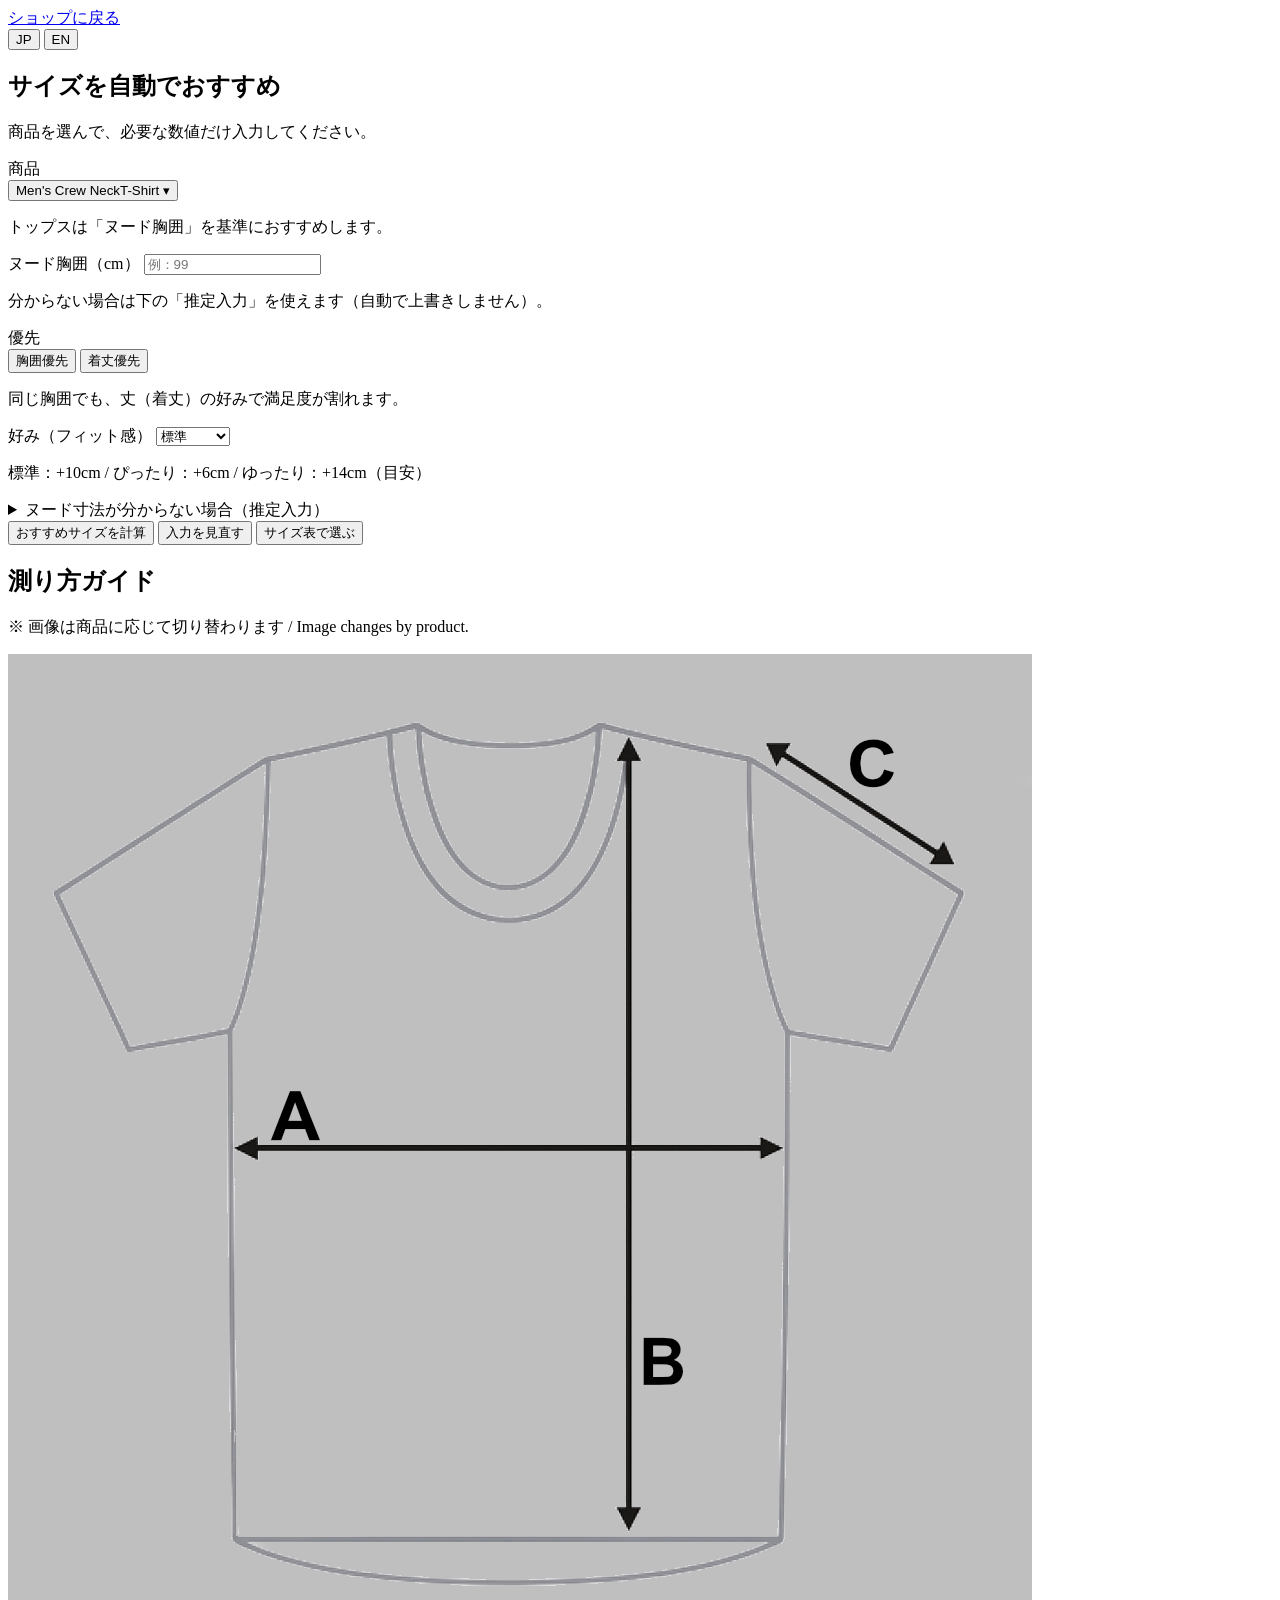
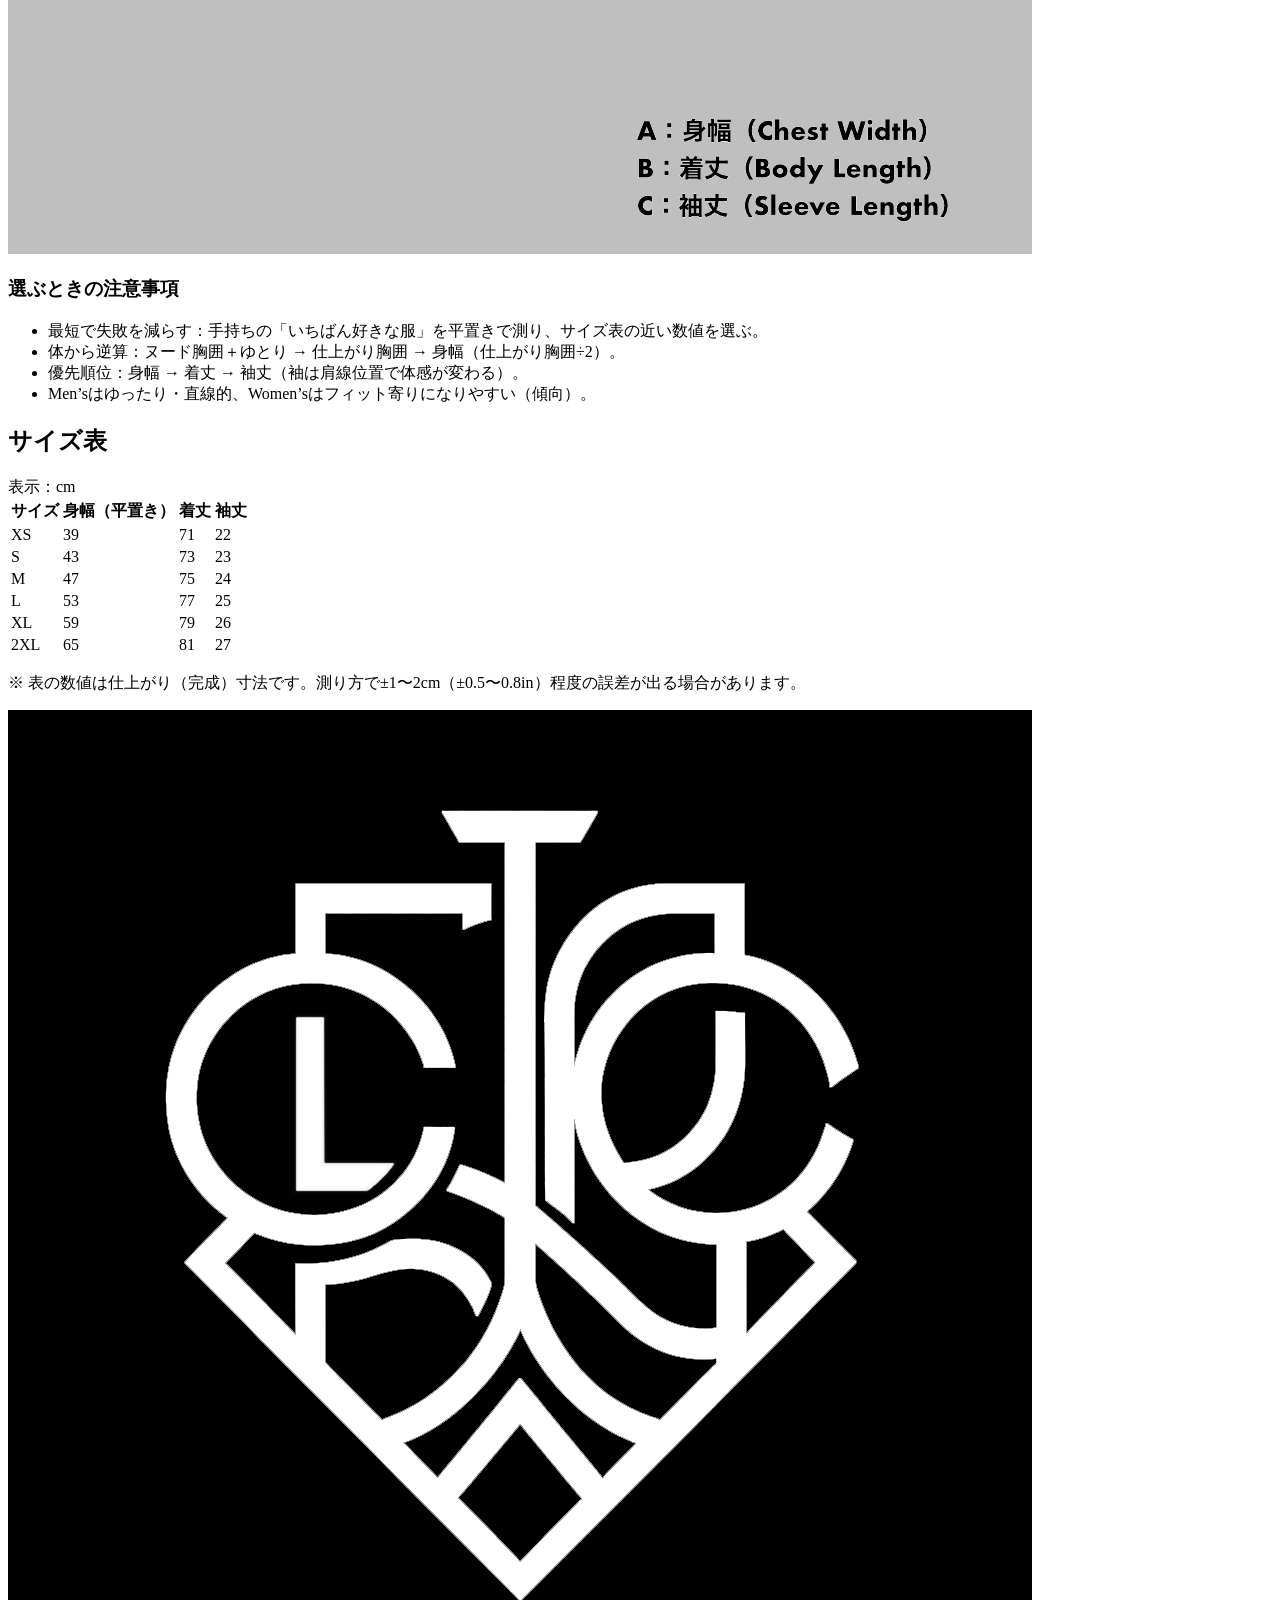
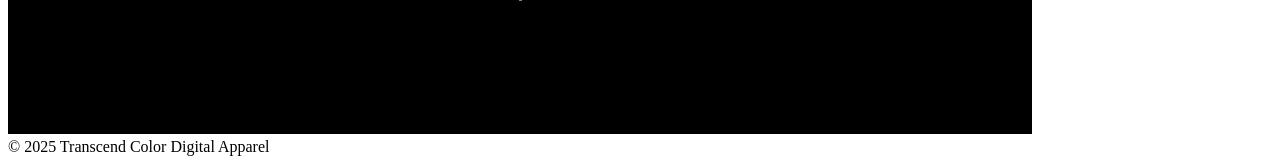
==== index.html @ 4d84a85f "Rename index_UPDATED.html to index.html" ====
<!doctype html>
<html lang="ja">
<head>
  <meta charset="utf-8" />
  <meta name="viewport" content="width=device-width,initial-scale=1" />
  <meta name="color-scheme" content="dark light" />
  <title>TCDA Auto Size Guide</title>
  <link rel="stylesheet" href="styles.css" />
</head>

<body>
  <header class="topbar">
    <a id="backToShop" class="backlink" href="https://www.tcda.shop/" rel="noopener">ショップに戻る</a>

    <div class="langToggle" role="tablist" aria-label="Language">
      <button class="pill" id="btnLangJP" type="button" aria-selected="true">JP</button>
      <button class="pill" id="btnLangEN" type="button" aria-selected="false">EN</button>
    </div>
  </header>

  <main class="wrap">
    <section class="card">
      <h1 id="pageTitle">サイズを自動でおすすめ</h1>
      <p id="pageSubtitle" class="sub">商品を選んで、必要な数値だけ入力してください。</p>

      <!-- Product picker -->
      <div class="field">
        <label id="labelProduct">商品</label>

        <!-- Custom dropdown (2-line labels guaranteed) -->
        <div class="select" id="productSelect">
          <button id="productButton" class="selectBtn" type="button" aria-haspopup="listbox" aria-expanded="false">
            <span id="productButtonText" class="selectBtnText"></span>
            <span class="selectChevron" aria-hidden="true">▾</span>
          </button>
          <div id="productList" class="selectList" role="listbox" tabindex="-1" hidden></div>
        </div>

        <p id="productHint" class="hint"></p>
      </div>

      <!-- Inputs (tops) -->
      <div id="inputsTops" class="inputs" hidden>
        <div class="grid2">
          <div class="field">
            <label id="labelNudeChest" for="nudeChest">ヌード胸囲（cm）</label>
            <input id="nudeChest" inputmode="decimal" autocomplete="off" placeholder="例：99" />
            <p id="hintNudeChest" class="hint"></p>
          </div>

          
<div class="field" id="topPriorityBox">
  <label id="labelTopPriority">優先</label>
  <div class="actions" id="topPriorityActions" role="tablist" aria-label="Priority">
    <button class="pill" id="btnPriChest" type="button" aria-selected="true">胸囲優先</button>
    <button class="pill" id="btnPriLength" type="button" aria-selected="false">着丈優先</button>
  </div>
  <p id="hintTopPriority" class="hint"></p>
</div>

<div class="field">
            <label id="labelFitTop" for="fitTop">好み（フィット感）</label>
            <select id="fitTop">
              <option value="standard" selected>標準</option>
              <option value="snug">ぴったり</option>
              <option value="loose">ゆったり</option>
            </select>
            <p id="hintFitTop" class="hint"></p>
          </div>
        </div>

        <details class="est" id="estimateBox">
          <summary id="estimateSummary">ヌード寸法が分からない場合（推定入力）</summary>

          <div class="grid3">
            <div class="field">
              <label id="labelHeight" for="estHeight">身長（cm）</label>
              <input id="estHeight" inputmode="decimal" autocomplete="off" placeholder="例：170" />
            </div>
            <div class="field">
              <label id="labelWeight" for="estWeight">体重（kg）</label>
              <input id="estWeight" inputmode="decimal" autocomplete="off" placeholder="例：60" />
            </div>
            <div class="field">
              <label id="labelSex" for="estSex">性別</label>
              <select id="estSex">
                <option value="female" selected>女性</option>
                <option value="male">男性</option>
              </select>
            </div>
          </div>

          <div class="row">
            <div class="field">
              <label id="labelBMI" for="estBmi">BMI（任意）</label>
              <input id="estBmi" inputmode="decimal" autocomplete="off" placeholder="空欄なら自動計算" />
              <p id="hintBMI" class="hint"></p>
            </div>

            <div class="actions">
              <button id="btnSetEstimated" class="pill secondary" type="button" hidden>推定値をセット</button>
            </div>
          </div>

          <p id="estimateNote" class="note"></p>
        </details>
      </div>

      <!-- Inputs (shoes) -->
      <div id="inputsShoes" class="inputs" hidden>
        <div class="grid2">
          <div class="field">
            <label id="labelFootLen" for="footLen">足長（cm）</label>
            <input id="footLen" inputmode="decimal" autocomplete="off" placeholder="例：24.0" />
            <p id="hintFootLen" class="hint"></p>
          </div>

          
<div class="field">
  <label id="labelFootWidth" for="footWidth">足幅</label>
  <select id="footWidth">
    <option value="slim">細め</option>
    <option value="standard" selected>標準</option>
    <option value="wide">広め</option>
  </select>
  <p id="hintFootWidth" class="hint"></p>
</div>

<div class="field">
            <label id="labelFitShoe" for="fitShoe">好み（捨て寸）</label>
            <select id="fitShoe">
              <option value="standard" selected>標準（+10mm）</option>
              <option value="snug">ぴったり（+7mm）</option>
              <option value="loose">ゆったり（+12mm）</option>
            </select>
            <p id="hintFitShoe" class="hint"></p>
          </div>
        </div>

        <p id="shoesNote" class="note"></p>
      </div>

      <div class="actions mainActions">
        <button id="calcBtn" class="primary" type="button">おすすめサイズを計算</button>
        <button id="btnReset" class="pill" type="button">入力を見直す</button>
        <button id="btnScrollTable" class="pill pill-secondary" type="button">サイズ表で選ぶ</button>
      </div>

      <!-- Result -->
      <section id="result" class="result" aria-live="polite" hidden>
        <div class="resultTop">
          <div class="resultTitle" id="resultTitle"></div>
          <div class="resultValueWrap">
  <div class="resultValue" id="resultValue"></div>
  <div class="resultValueAlt" id="resultValueAlt"></div>
</div>
        </div>

        <div class="resultDetail" id="resultDetail"></div>

        <div class="resultActions">
          <button id="btnHighlight" class="pill" type="button">サイズ表で該当行を見る</button>
<button id="btnHighlightAlt" class="pill secondary" type="button" hidden>次点も見る</button>
        </div>
      </section>

      <section id="errorBox" class="error" hidden>
        <div id="errorMsg" class="errorMsg"></div>
        <div class="actions">
          <button id="btnFixInput" class="pill" type="button">入力を見直す</button>
          <button id="btnGoTable" class="pill pill-secondary" type="button">サイズ表で選ぶ</button>
        </div>
      </section>
    </section>

    <!-- Guide image -->
    <section class="card">
      <h2 id="guideTitle">測り方ガイド</h2>
      <p id="guideCaption" class="sub">※ 画像は商品に応じて切り替わります / Image changes by product.</p>
      <div class="guideBox">
        <img id="guideImg" alt="" loading="lazy" />
      </div>

      <div class="notes" id="notesBox">
        <h3 id="notesTitle">選ぶときの注意事項</h3>
        <ul id="notesList"></ul>
      </div>
    </section>

    <!-- Table -->
    <section class="card" id="tableCard">
      <div class="tableHead">
        <h2 id="tableTitle">サイズ表</h2>
        <div class="tableMeta">
          <span id="tableUnit"></span>
        </div>
      </div>

      <div class="tableWrap">
        <table id="sizeTable">
          <thead id="tableHeadRow"></thead>
          <tbody id="tableBody"></tbody>
        </table>
      </div>

      <p id="tableNote" class="hint"></p>
    </section>
  </main>

  <footer class="footer">
    <div class="footerInner">
      <img id="footerLogo" class="logo" src="assets/logo.png" alt="Transcend Color Digital Apparel" />
      <div class="copy">© 2025 Transcend Color Digital Apparel</div>
    </div>
  </footer>

  <!-- cache-busting: update the version when you deploy changes -->
  <script src="app.js?v=20251220_2"></script>
</body>
</html>
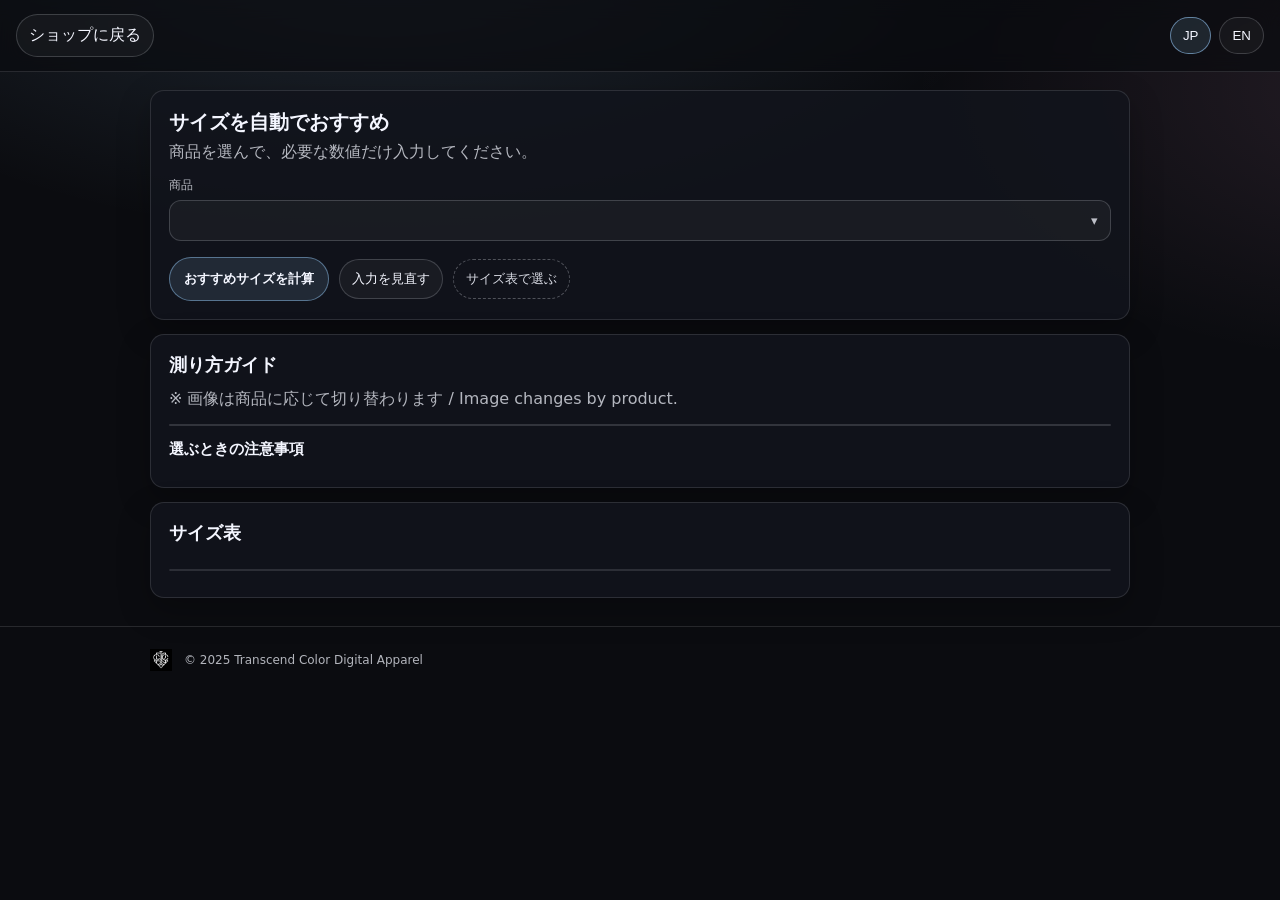
==== commit f551fc52: "Update index.html" ====
--- a/index.html
+++ b/index.html
@@ -126,13 +126,11 @@
   <p id="hintFootWidth" class="hint"></p>
 </div>
 
-<div class="field">
-            <label id="labelFitShoe" for="fitShoe">好み（捨て寸）</label>
-            <select id="fitShoe">
-              <option value="standard" selected>標準（+10mm）</option>
-              <option value="snug">ぴったり（+7mm）</option>
-              <option value="loose">ゆったり（+12mm）</option>
-            </select>
+<select id="fitShoe">
+  <option value="standard" selected data-jp="標準（+10mm）" data-en="Standard (+0.39 in)">標準（+10mm）</option>
+  <option value="snug" data-jp="ぴったり（+7mm）" data-en="Snug (+0.28 in)">ぴったり（+7mm）</option>
+  <option value="loose" data-jp="ゆったり（+12mm）" data-en="Loose (+0.47 in)">ゆったり（+12mm）</option>
+</select>
             <p id="hintFitShoe" class="hint"></p>
           </div>
         </div>
--- a/styles.css
+++ b/styles.css
@@ -0,0 +1,384 @@
+:root{
+  --bg:#0b0c10;
+  --card:#12141c;
+  --text:#f4f6ff;
+  --muted:rgba(244,246,255,.72);
+  --line:rgba(244,246,255,.12);
+  --line2:rgba(244,246,255,.18);
+  --accent:#9bd0ff;
+  --danger:#ff6b6b;
+  --radius:14px;
+}
+
+*{ box-sizing:border-box; }
+html,body{ height:100%; }
+body{
+  margin:0;
+  font-family: ui-sans-serif, system-ui, -apple-system, "Hiragino Sans", "Noto Sans JP", Segoe UI, Roboto, Helvetica, Arial, "Apple Color Emoji","Segoe UI Emoji";
+  background: radial-gradient(1200px 600px at 30% -10%, rgba(155,208,255,.16), transparent 55%),
+              radial-gradient(900px 500px at 110% 10%, rgba(255,170,220,.10), transparent 55%),
+              var(--bg);
+  color:var(--text);
+}
+
+a{ color:var(--text); text-decoration:none; }
+a:hover{ text-decoration:underline; }
+
+.topbar{
+  position:sticky;
+  top:0;
+  z-index:10;
+  display:flex;
+  gap:12px;
+  align-items:center;
+  justify-content:space-between;
+  padding:14px 16px;
+  border-bottom:1px solid var(--line);
+  background: rgba(11,12,16,.72);
+  backdrop-filter: blur(10px);
+}
+
+.backlink{
+  display:inline-flex;
+  align-items:center;
+  gap:8px;
+  padding:10px 12px;
+  border-radius:999px;
+  border:1px solid var(--line2);
+  background: rgba(255,255,255,.04);
+  white-space:nowrap;
+}
+
+.langToggle{
+  display:flex;
+  gap:8px;
+  align-items:center;
+}
+
+.wrap{
+  width:min(980px, calc(100% - 24px));
+  margin: 18px auto 28px;
+  display:flex;
+  flex-direction:column;
+  gap:14px;
+}
+
+.card{
+  background: rgba(18,20,28,.86);
+  border:1px solid var(--line);
+  border-radius: var(--radius);
+  padding: 18px;
+  box-shadow: 0 12px 32px rgba(0,0,0,.25);
+}
+
+h1{ font-size: 20px; margin: 0 0 6px; }
+h2{ font-size: 18px; margin: 0 0 12px; }
+h3{ font-size: 15px; margin: 14px 0 10px; }
+.sub{ margin:0 0 14px; color:var(--muted); }
+.hint{ margin:8px 0 0; color:var(--muted); font-size:12px; }
+.note{ margin: 10px 0 0; color:var(--muted); font-size: 12px; line-height: 1.55; }
+
+.field{ margin: 10px 0 0; }
+label{ display:block; font-size:12px; color:var(--muted); margin: 0 0 6px; }
+
+input, select{
+  width:100%;
+  padding: 12px 12px;
+  border-radius: 12px;
+  border:1px solid var(--line2);
+  background: rgba(255,255,255,.04);
+  color: var(--text);
+  outline: none;
+}
+
+input:focus, select:focus{
+  border-color: rgba(155,208,255,.6);
+  box-shadow: 0 0 0 3px rgba(155,208,255,.12);
+}
+
+.grid2{
+  display:grid;
+  grid-template-columns: 1fr 1fr;
+  gap: 10px;
+}
+.grid3{
+  display:grid;
+  grid-template-columns: 1fr 1fr 1fr;
+  gap: 10px;
+}
+
+.inputs{ margin-top: 8px; }
+
+.actions{
+  display:flex;
+  gap: 10px;
+  align-items:center;
+  flex-wrap:wrap;
+  margin-top: 12px;
+}
+
+.mainActions{
+  margin-top: 16px;
+}
+
+.primary{
+  padding: 12px 14px;
+  border-radius: 999px;
+  border: 1px solid rgba(155,208,255,.45);
+  background: rgba(155,208,255,.12);
+  color: var(--text);
+  cursor:pointer;
+  font-weight: 700;
+}
+.primary:hover{
+  background: rgba(155,208,255,.18);
+}
+
+.pill{
+  padding: 10px 12px;
+  border-radius: 999px;
+  border: 1px solid var(--line2);
+  background: rgba(255,255,255,.04);
+  color: var(--text);
+  cursor:pointer;
+  white-space:nowrap;
+}
+.pill[aria-selected="true"]{
+  border-color: rgba(155,208,255,.55);
+  background: rgba(155,208,255,.12);
+}
+.pill-secondary{
+  background: transparent;
+  border: 1px dashed rgba(244,246,255,.28);
+  color: rgba(244,246,255,.88);
+}
+.pill.secondary{
+  background: transparent;
+  border: 1px solid rgba(244,246,255,.28);
+  color: rgba(244,246,255,.92);
+}
+.pill.secondary:hover{
+  border-color: rgba(244,246,255,.45);
+}
+
+.result{
+  margin-top: 16px;
+  padding: 14px;
+  border-radius: 14px;
+  border: 1px solid rgba(155,208,255,.22);
+  background: rgba(155,208,255,.06);
+}
+.resultTop{
+  display:flex;
+  gap: 10px;
+  align-items: baseline;
+  justify-content: space-between;
+}
+.resultTitle{
+  font-weight:700;
+  font-size: 14px;
+}
+.resultValueWrap{ display:flex; flex-direction:column; align-items:flex-end; }
+.resultValue{
+  font-weight: 900;
+  font-size: 22px;
+  line-height: 1.05;
+}
+.resultValueAlt{
+  margin-top: 6px;
+  font-weight: 700;
+  font-size: 12px;
+  color: var(--muted);
+  white-space: nowrap;
+}
+.resultDetail{
+  margin-top: 10px;
+  color: rgba(244,246,255,.86);
+  font-size: 13px;
+  line-height: 1.55;
+}
+.resultActions{
+  margin-top: 12px;
+}
+
+.error{
+  margin-top: 14px;
+  padding: 14px;
+  border-radius: 14px;
+  border: 1px solid rgba(255,107,107,.32);
+  background: rgba(255,107,107,.08);
+}
+.errorMsg{
+  font-weight: 700;
+  margin-bottom: 10px;
+}
+
+.select{
+  margin-top: 6px;
+  position: relative;
+}
+.selectBtn{
+  width:100%;
+  display:flex;
+  align-items:center;
+  justify-content: space-between;
+  gap: 10px;
+  padding: 12px 12px;
+  border-radius: 12px;
+  border:1px solid var(--line2);
+  background: rgba(255,255,255,.04);
+  color: var(--text);
+  cursor:pointer;
+  text-align:left;
+}
+.selectBtnText{
+  display:flex;
+  flex-direction:column;
+  line-height: 1.2;
+  gap: 2px;
+}
+.selectChevron{ opacity:.75; }
+.selectList{
+  position:absolute;
+  top: calc(100% + 8px);
+  left: 0;
+  right: 0;
+  max-height: 320px;
+  overflow:auto;
+  border-radius: 14px;
+  border:1px solid var(--line2);
+  background: rgba(18,20,28,.98);
+  box-shadow: 0 16px 40px rgba(0,0,0,.35);
+  padding: 6px;
+}
+.option{
+  padding: 10px 10px;
+  border-radius: 12px;
+  cursor:pointer;
+  border: 1px solid transparent;
+}
+.option:hover{
+  border-color: rgba(155,208,255,.35);
+  background: rgba(155,208,255,.08);
+}
+.option .optTitle{
+  font-weight: 700;
+  line-height: 1.2;
+}
+.option .optSub{
+  margin-top: 4px;
+  color: var(--muted);
+  font-size: 12px;
+  line-height: 1.35;
+}
+
+.guideBox{
+  margin-top: 12px;
+  border-radius: 14px;
+  overflow: hidden;
+  border: 1px solid var(--line);
+  background: rgba(255,255,255,.03);
+}
+.guideBox img{
+  display:block;
+  width: 100%;
+  height: auto;
+}
+
+.notes ul{
+  margin: 10px 0 0;
+  padding-left: 18px;
+  color: rgba(244,246,255,.88);
+  line-height: 1.6;
+  font-size: 13px;
+}
+
+.tableHead{
+  display:flex;
+  justify-content: space-between;
+  align-items: baseline;
+  gap: 10px;
+}
+.tableMeta{ color: var(--muted); font-size: 12px; }
+
+.tableWrap{
+  margin-top: 12px;
+  overflow:auto;
+  border-radius: 14px;
+  border: 1px solid var(--line);
+}
+
+table{
+  width:100%;
+  border-collapse: collapse;
+  min-width: 560px;
+}
+thead th{
+  position: sticky;
+  top: 0;
+  z-index: 1;
+  background: rgba(18,20,28,.98);
+  border-bottom: 1px solid var(--line);
+  padding: 12px 12px;
+  text-align:left;
+  font-size: 12px;
+  color: var(--muted);
+}
+tbody td{
+  border-bottom: 1px solid var(--line);
+  padding: 12px 12px;
+  font-size: 13px;
+}
+tbody tr.highlight{
+  background: rgba(155,208,255,.12);
+  outline: 2px solid rgba(155,208,255,.38);
+  outline-offset: -2px;
+}
+tbody tr.highlightAlt{
+  background: rgba(244,246,255,.06);
+  outline: 2px dashed rgba(244,246,255,.28);
+  outline-offset: -2px;
+}
+
+.footer{
+  padding: 22px 12px 28px;
+  border-top: 1px solid var(--line);
+  color: var(--muted);
+}
+.footerInner{
+  width:min(980px, calc(100% - 24px));
+  margin: 0 auto;
+  display:flex;
+  align-items:center;
+  gap: 12px;
+}
+.logo{
+  height: 22px;
+  width: auto;
+  opacity: .95;
+}
+.copy{ font-size: 12px; }
+
+.row{
+  display:flex;
+  gap: 10px;
+  align-items:flex-end;
+  justify-content: space-between;
+  flex-wrap:wrap;
+}
+
+.est summary{
+  cursor:pointer;
+  user-select:none;
+  color: rgba(244,246,255,.9);
+  margin-top: 10px;
+}
+
+@media (max-width: 820px){
+  .grid3{ grid-template-columns: 1fr; }
+}
+
+@media (max-width: 680px){
+  .grid2{ grid-template-columns: 1fr; }
+  table{ min-width: 520px; }
+}
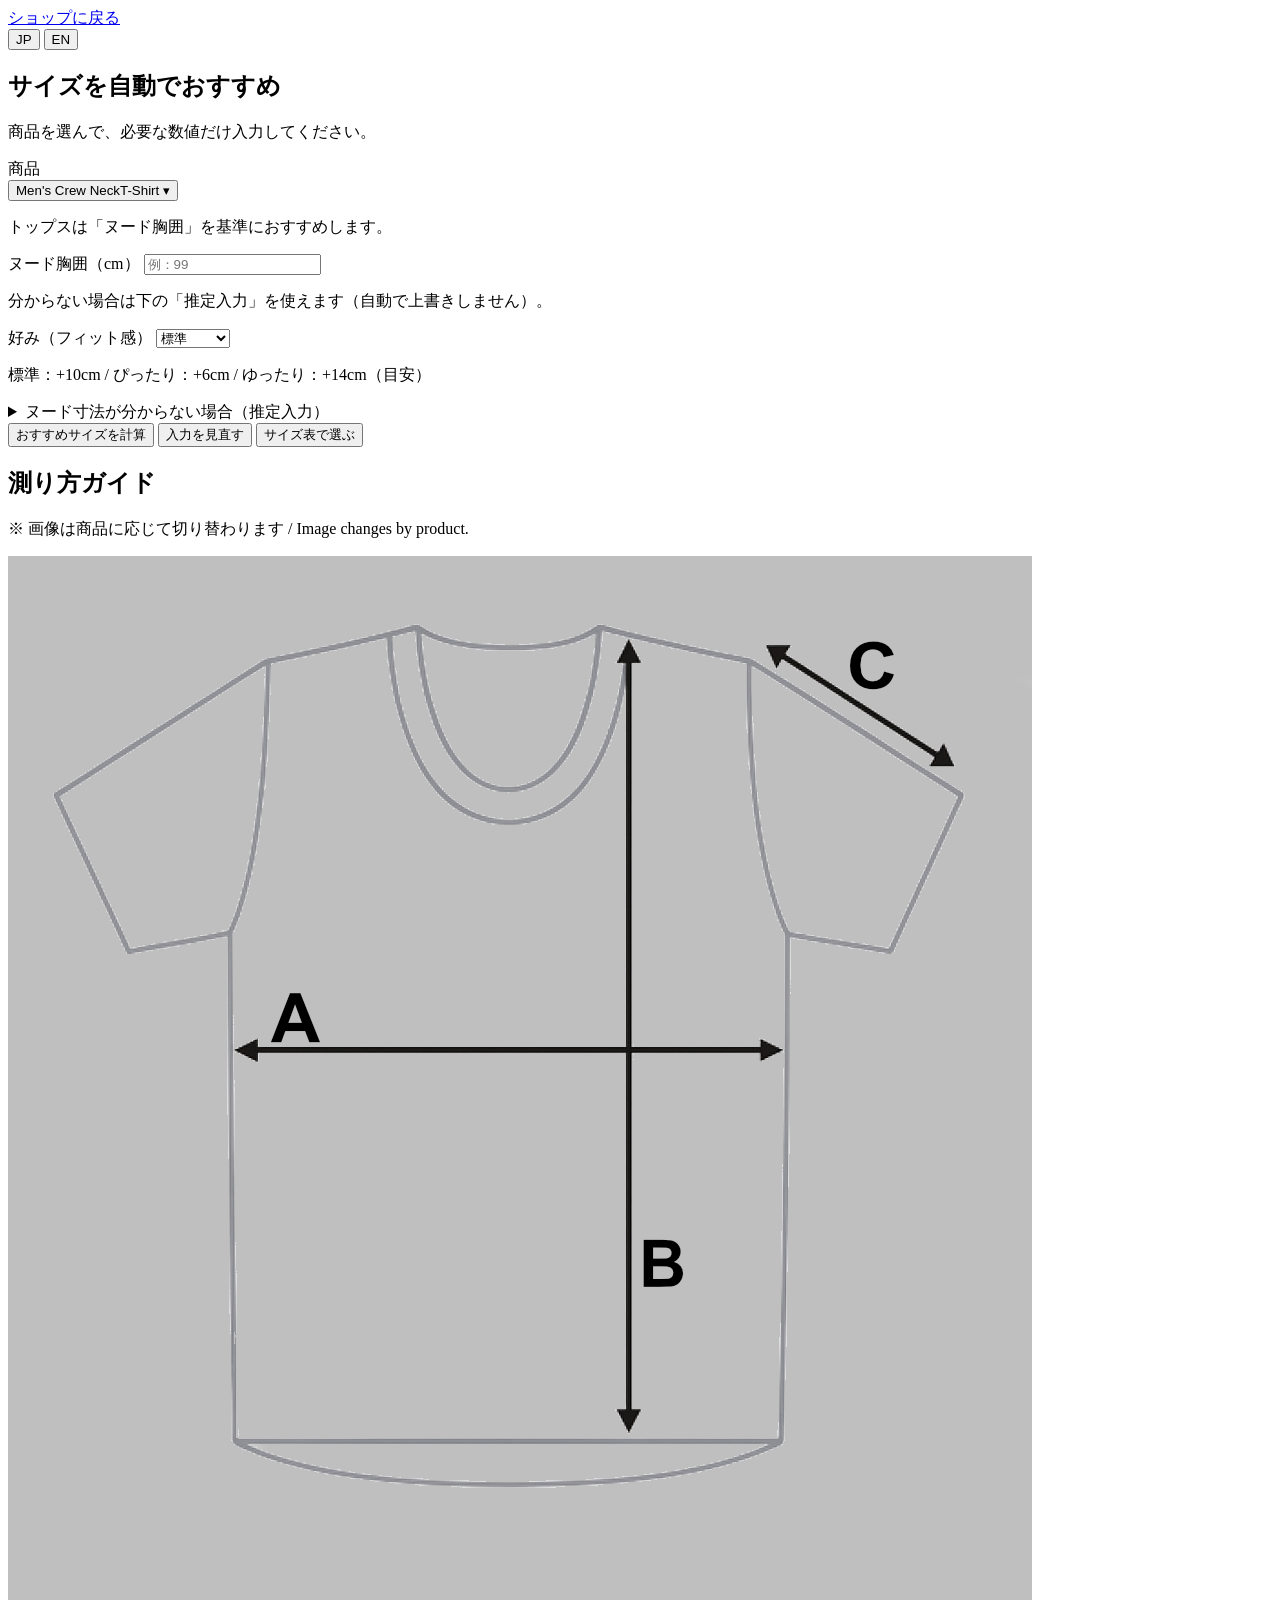
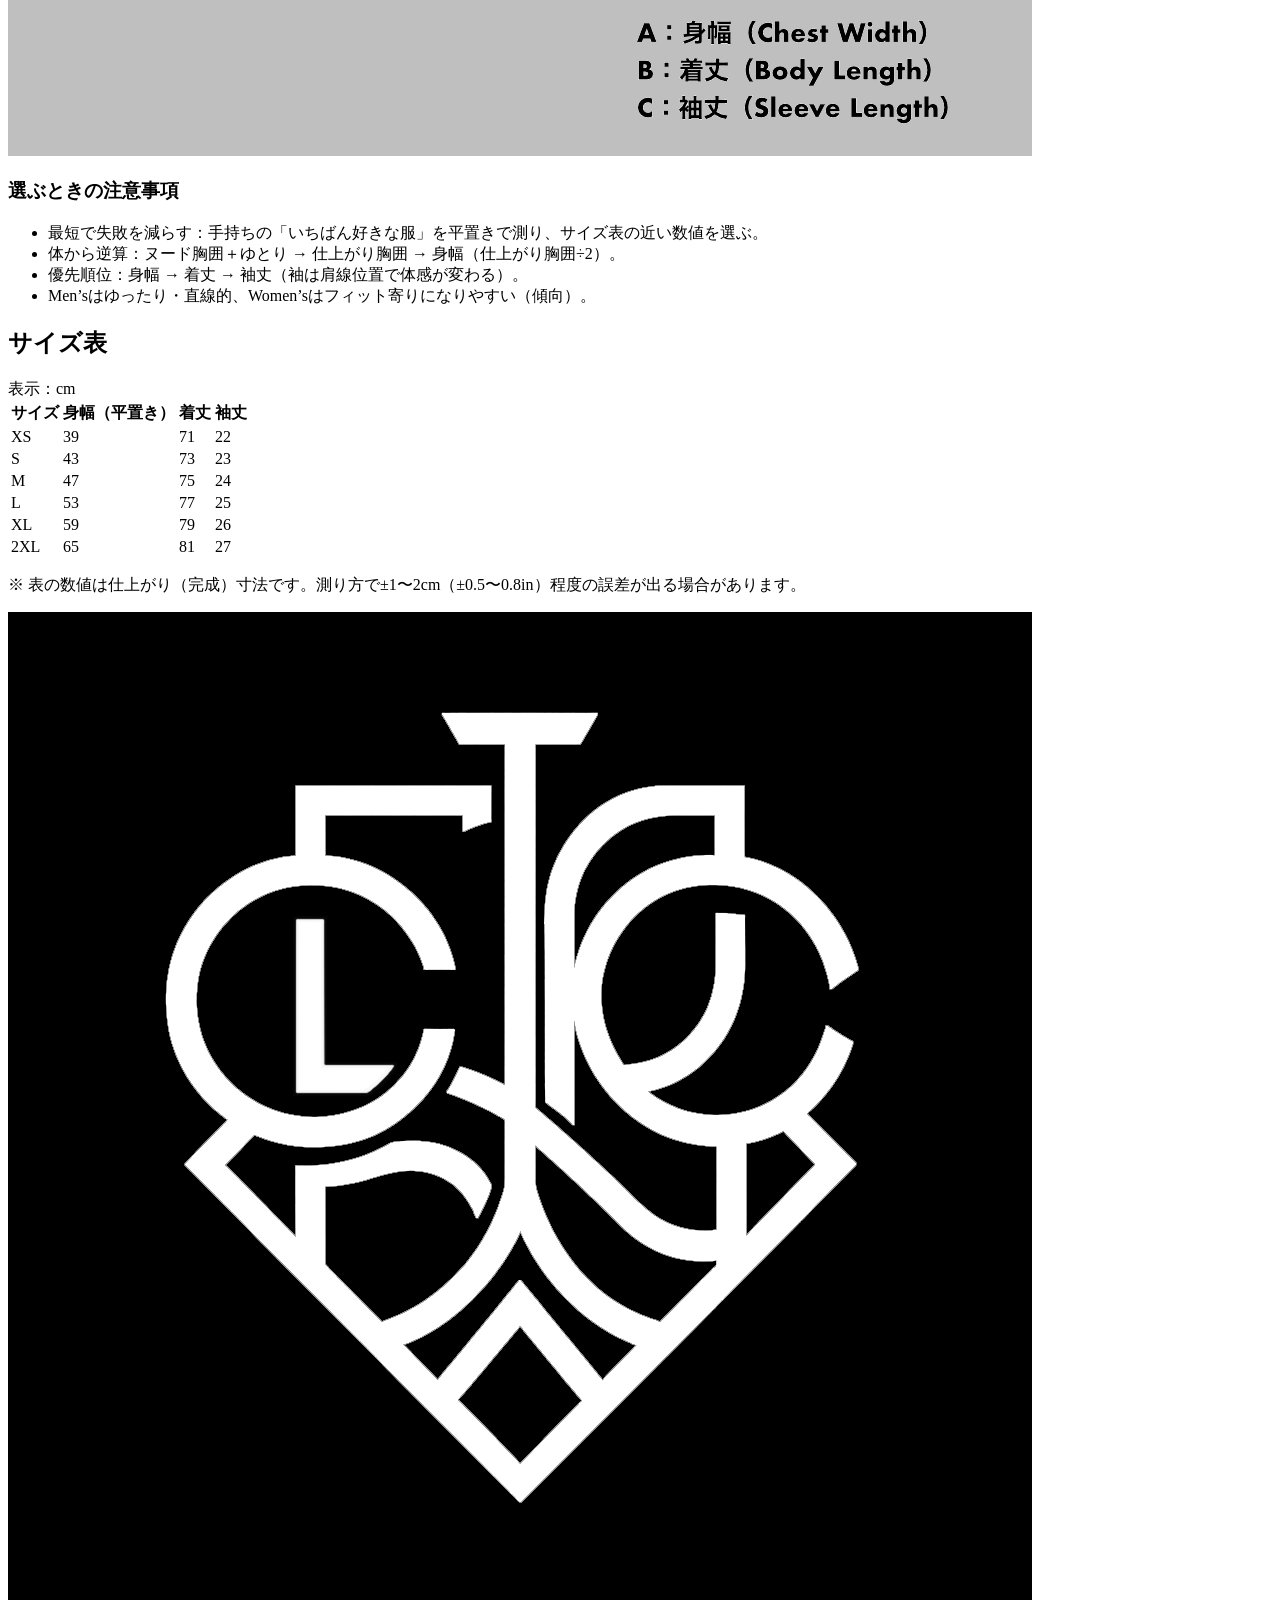
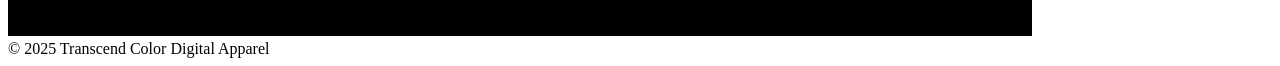
==== commit 1068f0d2: "Rename index_訂正版.html to index.html" ====
--- a/index.html
+++ b/index.html
@@ -48,17 +48,7 @@
             <p id="hintNudeChest" class="hint"></p>
           </div>
 
-          
-<div class="field" id="topPriorityBox">
-  <label id="labelTopPriority">優先</label>
-  <div class="actions" id="topPriorityActions" role="tablist" aria-label="Priority">
-    <button class="pill" id="btnPriChest" type="button" aria-selected="true">胸囲優先</button>
-    <button class="pill" id="btnPriLength" type="button" aria-selected="false">着丈優先</button>
-  </div>
-  <p id="hintTopPriority" class="hint"></p>
-</div>
-
-<div class="field">
+          <div class="field">
             <label id="labelFitTop" for="fitTop">好み（フィット感）</label>
             <select id="fitTop">
               <option value="standard" selected>標準</option>
@@ -115,22 +105,13 @@
             <p id="hintFootLen" class="hint"></p>
           </div>
 
-          
-<div class="field">
-  <label id="labelFootWidth" for="footWidth">足幅</label>
-  <select id="footWidth">
-    <option value="slim">細め</option>
-    <option value="standard" selected>標準</option>
-    <option value="wide">広め</option>
-  </select>
-  <p id="hintFootWidth" class="hint"></p>
-</div>
-
-<select id="fitShoe">
-  <option value="standard" selected data-jp="標準（+10mm）" data-en="Standard (+0.39 in)">標準（+10mm）</option>
-  <option value="snug" data-jp="ぴったり（+7mm）" data-en="Snug (+0.28 in)">ぴったり（+7mm）</option>
-  <option value="loose" data-jp="ゆったり（+12mm）" data-en="Loose (+0.47 in)">ゆったり（+12mm）</option>
-</select>
+          <div class="field">
+            <label id="labelFitShoe" for="fitShoe">好み（捨て寸）</label>
+            <select id="fitShoe">
+              <option value="standard" data-jp="標準（+10mm）" data-en="Standard (+0.39 in)">標準（+10mm）</option>
+              <option value="snug" data-jp="ぴったり（+7mm）" data-en="Snug (+0.28 in)">ぴったり（+7mm）</option>
+              <option value="loose" data-jp="ゆったり（+12mm）" data-en="Loose (+0.47 in)">ゆったり（+12mm）</option>
+            </select>
             <p id="hintFitShoe" class="hint"></p>
           </div>
         </div>
@@ -148,17 +129,13 @@
       <section id="result" class="result" aria-live="polite" hidden>
         <div class="resultTop">
           <div class="resultTitle" id="resultTitle"></div>
-          <div class="resultValueWrap">
-  <div class="resultValue" id="resultValue"></div>
-  <div class="resultValueAlt" id="resultValueAlt"></div>
-</div>
+          <div class="resultValue" id="resultValue"></div>
         </div>
 
         <div class="resultDetail" id="resultDetail"></div>
 
         <div class="resultActions">
           <button id="btnHighlight" class="pill" type="button">サイズ表で該当行を見る</button>
-<button id="btnHighlightAlt" class="pill secondary" type="button" hidden>次点も見る</button>
         </div>
       </section>
 
@@ -213,6 +190,6 @@
   </footer>
 
   <!-- cache-busting: update the version when you deploy changes -->
-  <script src="app.js?v=20251220_2"></script>
+  <script src="app.js?v=20251220"></script>
 </body>
 </html>
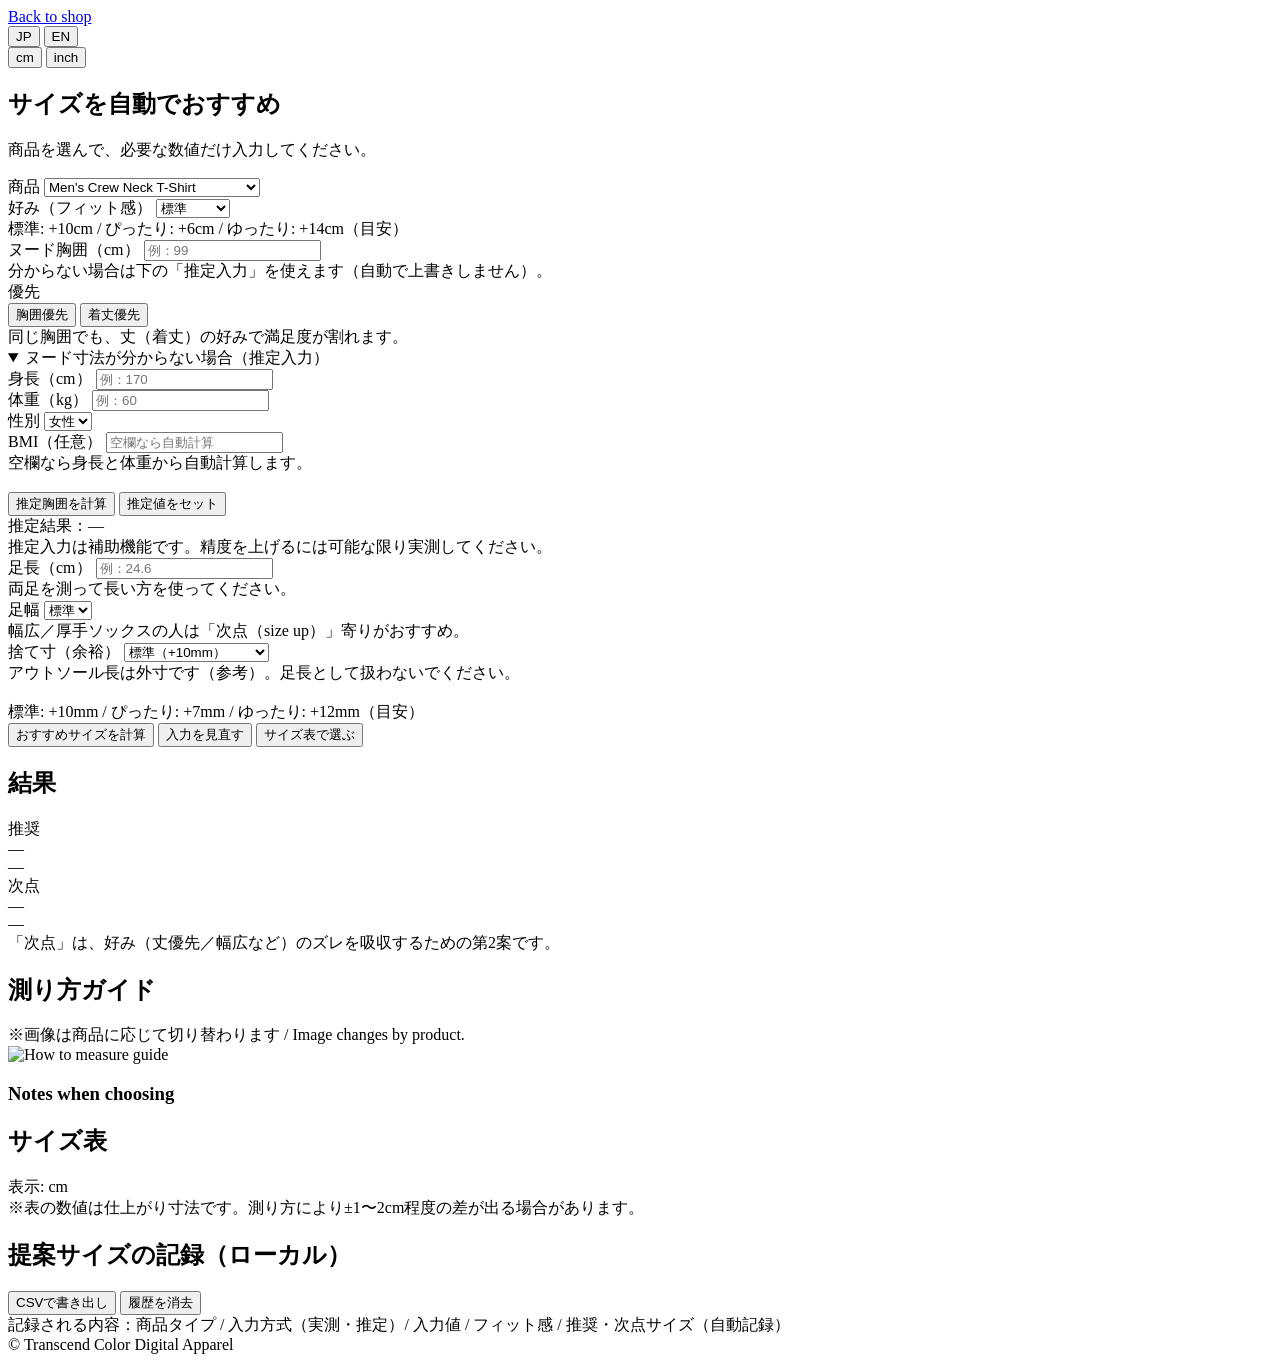
==== commit e74846a9: "Create index.html" ====
--- a/index.html
+++ b/index.html
@@ -3,193 +3,234 @@
 <head>
   <meta charset="utf-8" />
   <meta name="viewport" content="width=device-width,initial-scale=1" />
-  <meta name="color-scheme" content="dark light" />
   <title>TCDA Auto Size Guide</title>
-  <link rel="stylesheet" href="styles.css" />
+  <link rel="stylesheet" href="./styles.css" />
 </head>
-
 <body>
   <header class="topbar">
-    <a id="backToShop" class="backlink" href="https://www.tcda.shop/" rel="noopener">ショップに戻る</a>
-
-    <div class="langToggle" role="tablist" aria-label="Language">
-      <button class="pill" id="btnLangJP" type="button" aria-selected="true">JP</button>
-      <button class="pill" id="btnLangEN" type="button" aria-selected="false">EN</button>
+    <a class="btn ghost" id="btnBackToShop" href="https://www.tcda.shop/" target="_self" rel="noopener">Back to shop</a>
+
+    <div class="topbarRight">
+      <div class="seg" role="group" aria-label="Language">
+        <button class="segBtn isActive" id="btnLangJa" type="button">JP</button>
+        <button class="segBtn" id="btnLangEn" type="button">EN</button>
+      </div>
+
+      <div class="seg" role="group" aria-label="Units">
+        <button class="segBtn isActive" id="btnUnitCm" type="button">cm</button>
+        <button class="segBtn" id="btnUnitIn" type="button">inch</button>
+      </div>
     </div>
   </header>
 
   <main class="wrap">
     <section class="card">
-      <h1 id="pageTitle">サイズを自動でおすすめ</h1>
-      <p id="pageSubtitle" class="sub">商品を選んで、必要な数値だけ入力してください。</p>
-
-      <!-- Product picker -->
-      <div class="field">
-        <label id="labelProduct">商品</label>
-
-        <!-- Custom dropdown (2-line labels guaranteed) -->
-        <div class="select" id="productSelect">
-          <button id="productButton" class="selectBtn" type="button" aria-haspopup="listbox" aria-expanded="false">
-            <span id="productButtonText" class="selectBtnText"></span>
-            <span class="selectChevron" aria-hidden="true">▾</span>
-          </button>
-          <div id="productList" class="selectList" role="listbox" tabindex="-1" hidden></div>
-        </div>
-
-        <p id="productHint" class="hint"></p>
-      </div>
-
-      <!-- Inputs (tops) -->
-      <div id="inputsTops" class="inputs" hidden>
+      <h1 class="title" id="tTitle">サイズを自動でおすすめ</h1>
+      <p class="sub" id="tSubtitle">商品を選んで、必要な数値だけ入力してください。</p>
+
+      <div class="grid2">
+        <div class="field">
+          <label class="label" for="selProduct" id="tProduct">商品</label>
+          <select id="selProduct" class="control">
+            <option value="mens_crew" selected>Men's Crew Neck T-Shirt</option>
+            <option value="womens_crew">Women's Crew Neck T-Shirt</option>
+            <option value="unisex_hoodie">Recycled Unisex Hoodie</option>
+            <option value="unisex_zip_hoodie">Recycled Unisex Zip Hoodie</option>
+            <option value="slipon_womens">Women's Slip-On Canvas Shoes</option>
+            <option value="slipon_mens">Men's Slip-On Canvas Shoes</option>
+          </select>
+        </div>
+
+        <div class="field">
+          <label class="label" id="tFit">好み（フィット感）</label>
+          <select id="selFit" class="control">
+            <option value="standard" selected id="tFitStd">標準</option>
+            <option value="snug" id="tFitSnug">ぴったり</option>
+            <option value="loose" id="tFitLoose">ゆったり</option>
+          </select>
+          <div class="hint" id="tFitHint">標準: +10cm / ぴったり: +6cm / ゆったり: +14cm（目安）</div>
+        </div>
+      </div>
+
+      <!-- TOPS input -->
+      <div id="blockTops" class="block">
         <div class="grid2">
           <div class="field">
-            <label id="labelNudeChest" for="nudeChest">ヌード胸囲（cm）</label>
-            <input id="nudeChest" inputmode="decimal" autocomplete="off" placeholder="例：99" />
-            <p id="hintNudeChest" class="hint"></p>
-          </div>
-
-          <div class="field">
-            <label id="labelFitTop" for="fitTop">好み（フィット感）</label>
-            <select id="fitTop">
-              <option value="standard" selected>標準</option>
-              <option value="snug">ぴったり</option>
-              <option value="loose">ゆったり</option>
+            <label class="label" for="inpNudeChest" id="tNudeChest">ヌード胸囲（cm）</label>
+            <input id="inpNudeChest" class="control" inputmode="decimal" placeholder="例：99" />
+            <div class="hint" id="tEstimatorNote">分からない場合は下の「推定入力」を使えます（自動で上書きしません）。</div>
+          </div>
+
+          <div class="field">
+            <label class="label" id="tPriority">優先</label>
+            <div class="seg wide" role="group" aria-label="Priority">
+              <button class="segBtn isActive" id="btnPriChest" type="button">胸囲優先</button>
+              <button class="segBtn" id="btnPriLength" type="button">着丈優先</button>
+            </div>
+            <div class="hint" id="tPriorityHint">同じ胸囲でも、丈（着丈）の好みで満足度が割れます。</div>
+          </div>
+        </div>
+
+        <details class="details" open>
+          <summary id="tEstimatorTitle">ヌード寸法が分からない場合（推定入力）</summary>
+
+          <div class="grid3">
+            <div class="field">
+              <label class="label" for="inpHeight" id="tHeight">身長（cm）</label>
+              <input id="inpHeight" class="control" inputmode="decimal" placeholder="例：170" />
+            </div>
+            <div class="field">
+              <label class="label" for="inpWeight" id="tWeight">体重（kg）</label>
+              <input id="inpWeight" class="control" inputmode="decimal" placeholder="例：60" />
+            </div>
+            <div class="field">
+              <label class="label" for="selSex" id="tSex">性別</label>
+              <select id="selSex" class="control">
+                <option value="female" selected id="tFemale">女性</option>
+                <option value="male" id="tMale">男性</option>
+              </select>
+            </div>
+          </div>
+
+          <div class="grid2">
+            <div class="field">
+              <label class="label" for="inpBmi" id="tBmi">BMI（任意）</label>
+              <input id="inpBmi" class="control" inputmode="decimal" placeholder="空欄なら自動計算" />
+              <div class="hint" id="tBmiHint">空欄なら身長と体重から自動計算します。</div>
+            </div>
+            <div class="field">
+              <label class="label">&nbsp;</label>
+              <div class="row">
+                <button class="btn" id="btnEstimateChest" type="button">推定胸囲を計算</button>
+                <button class="btn ghost" id="btnSetEstimated" type="button">推定値をセット</button>
+              </div>
+              <div class="hint" id="tEstimatorResult">推定結果：—</div>
+            </div>
+          </div>
+
+          <div class="hint small" id="tEstimatorWarn">推定入力は補助機能です。精度を上げるには可能な限り実測してください。</div>
+        </details>
+      </div>
+
+      <!-- SHOES input -->
+      <div id="blockShoes" class="block hidden">
+        <div class="grid2">
+          <div class="field">
+            <label class="label" for="inpFootLen" id="tFootLen">足長（cm）</label>
+            <input id="inpFootLen" class="control" inputmode="decimal" placeholder="例：24.6" />
+            <div class="hint" id="tFootLenHint">両足を測って長い方を使ってください。</div>
+          </div>
+
+          <div class="field">
+            <label class="label" for="selFootWidth" id="tFootWidth">足幅</label>
+            <select id="selFootWidth" class="control">
+              <option value="standard" selected id="tWidthStd">標準</option>
+              <option value="narrow" id="tWidthNarrow">細め</option>
+              <option value="wide" id="tWidthWide">広め</option>
             </select>
-            <p id="hintFitTop" class="hint"></p>
-          </div>
-        </div>
-
-        <details class="est" id="estimateBox">
-          <summary id="estimateSummary">ヌード寸法が分からない場合（推定入力）</summary>
-
-          <div class="grid3">
-            <div class="field">
-              <label id="labelHeight" for="estHeight">身長（cm）</label>
-              <input id="estHeight" inputmode="decimal" autocomplete="off" placeholder="例：170" />
-            </div>
-            <div class="field">
-              <label id="labelWeight" for="estWeight">体重（kg）</label>
-              <input id="estWeight" inputmode="decimal" autocomplete="off" placeholder="例：60" />
-            </div>
-            <div class="field">
-              <label id="labelSex" for="estSex">性別</label>
-              <select id="estSex">
-                <option value="female" selected>女性</option>
-                <option value="male">男性</option>
-              </select>
-            </div>
-          </div>
-
-          <div class="row">
-            <div class="field">
-              <label id="labelBMI" for="estBmi">BMI（任意）</label>
-              <input id="estBmi" inputmode="decimal" autocomplete="off" placeholder="空欄なら自動計算" />
-              <p id="hintBMI" class="hint"></p>
-            </div>
-
-            <div class="actions">
-              <button id="btnSetEstimated" class="pill secondary" type="button" hidden>推定値をセット</button>
-            </div>
-          </div>
-
-          <p id="estimateNote" class="note"></p>
-        </details>
-      </div>
-
-      <!-- Inputs (shoes) -->
-      <div id="inputsShoes" class="inputs" hidden>
+            <div class="hint" id="tFootWidthHint">幅広／厚手ソックスの人は「次点（size up）」寄りがおすすめ。</div>
+          </div>
+        </div>
+
         <div class="grid2">
           <div class="field">
-            <label id="labelFootLen" for="footLen">足長（cm）</label>
-            <input id="footLen" inputmode="decimal" autocomplete="off" placeholder="例：24.0" />
-            <p id="hintFootLen" class="hint"></p>
-          </div>
-
-          <div class="field">
-            <label id="labelFitShoe" for="fitShoe">好み（捨て寸）</label>
-            <select id="fitShoe">
-              <option value="standard" data-jp="標準（+10mm）" data-en="Standard (+0.39 in)">標準（+10mm）</option>
-              <option value="snug" data-jp="ぴったり（+7mm）" data-en="Snug (+0.28 in)">ぴったり（+7mm）</option>
-              <option value="loose" data-jp="ゆったり（+12mm）" data-en="Loose (+0.47 in)">ゆったり（+12mm）</option>
+            <label class="label" for="selAllowance" id="tAllowance">捨て寸（余裕）</label>
+            <select id="selAllowance" class="control">
+              <option value="10" selected data-mm="10" id="tAllowStd">標準（+10mm）</option>
+              <option value="7" data-mm="7" id="tAllowSnug">ぴったり（+7mm）</option>
+              <option value="12" data-mm="12" id="tAllowLoose">ゆったり（+12mm）</option>
             </select>
-            <p id="hintFitShoe" class="hint"></p>
-          </div>
-        </div>
-
-        <p id="shoesNote" class="note"></p>
-      </div>
-
-      <div class="actions mainActions">
-        <button id="calcBtn" class="primary" type="button">おすすめサイズを計算</button>
-        <button id="btnReset" class="pill" type="button">入力を見直す</button>
-        <button id="btnScrollTable" class="pill pill-secondary" type="button">サイズ表で選ぶ</button>
-      </div>
-
-      <!-- Result -->
-      <section id="result" class="result" aria-live="polite" hidden>
-        <div class="resultTop">
-          <div class="resultTitle" id="resultTitle"></div>
-          <div class="resultValue" id="resultValue"></div>
-        </div>
-
-        <div class="resultDetail" id="resultDetail"></div>
-
-        <div class="resultActions">
-          <button id="btnHighlight" class="pill" type="button">サイズ表で該当行を見る</button>
-        </div>
-      </section>
-
-      <section id="errorBox" class="error" hidden>
-        <div id="errorMsg" class="errorMsg"></div>
-        <div class="actions">
-          <button id="btnFixInput" class="pill" type="button">入力を見直す</button>
-          <button id="btnGoTable" class="pill pill-secondary" type="button">サイズ表で選ぶ</button>
-        </div>
-      </section>
-    </section>
-
-    <!-- Guide image -->
+            <div class="hint" id="tAllowanceHint">アウトソール長は外寸です（参考）。足長として扱わないでください。</div>
+          </div>
+
+          <div class="field">
+            <label class="label">&nbsp;</label>
+            <div class="hint" id="tAllowanceExplain">標準: +10mm / ぴったり: +7mm / ゆったり: +12mm（目安）</div>
+          </div>
+        </div>
+      </div>
+
+      <div class="row actions">
+        <button class="btn primary" id="btnCalc" type="button">おすすめサイズを計算</button>
+        <button class="btn ghost" id="btnReview" type="button">入力を見直す</button>
+        <button class="btn ghost" id="btnPickFromChart" type="button">サイズ表で選ぶ</button>
+      </div>
+    </section>
+
+    <section class="card" id="cardResult">
+      <h2 class="title2" id="tResult">結果</h2>
+
+      <div class="resultGrid">
+        <div class="resultBox">
+          <div class="resultLabel" id="tPrimary">推奨</div>
+          <div class="resultValue" id="outPrimary">—</div>
+          <div class="resultReason" id="outPrimaryReason">—</div>
+        </div>
+
+        <div class="resultBox">
+          <div class="resultLabel" id="tRunnerUp">次点</div>
+          <div class="resultValue" id="outRunnerUp">—</div>
+          <div class="resultReason" id="outRunnerReason">—</div>
+        </div>
+      </div>
+
+      <div class="hint" id="tTwoRecNote">「次点」は、好み（丈優先／幅広など）のズレを吸収するための第2案です。</div>
+    </section>
+
     <section class="card">
-      <h2 id="guideTitle">測り方ガイド</h2>
-      <p id="guideCaption" class="sub">※ 画像は商品に応じて切り替わります / Image changes by product.</p>
-      <div class="guideBox">
-        <img id="guideImg" alt="" loading="lazy" />
-      </div>
-
-      <div class="notes" id="notesBox">
-        <h3 id="notesTitle">選ぶときの注意事項</h3>
-        <ul id="notesList"></ul>
-      </div>
-    </section>
-
-    <!-- Table -->
-    <section class="card" id="tableCard">
-      <div class="tableHead">
-        <h2 id="tableTitle">サイズ表</h2>
-        <div class="tableMeta">
-          <span id="tableUnit"></span>
+      <h2 class="title2" id="tMeasure">測り方ガイド</h2>
+      <div class="hint" id="tMeasureNote">※画像は商品に応じて切り替わります / Image changes by product.</div>
+
+      <div class="imgFrame">
+        <img id="imgGuide" alt="How to measure guide" />
+      </div>
+
+      <div class="noteList" id="notesBox">
+        <h3 class="title3" id="tNotes">Notes when choosing</h3>
+        <ul id="ulNotes"></ul>
+      </div>
+    </section>
+
+    <section class="card" id="cardChart">
+      <div class="row spaceBetween">
+        <h2 class="title2" id="tChart">サイズ表</h2>
+
+        <div class="smallHint">
+          <span id="tChartDisplay">表示:</span>
+          <span id="chartUnitLabel">cm</span>
         </div>
       </div>
 
       <div class="tableWrap">
-        <table id="sizeTable">
-          <thead id="tableHeadRow"></thead>
-          <tbody id="tableBody"></tbody>
-        </table>
-      </div>
-
-      <p id="tableNote" class="hint"></p>
-    </section>
+        <table class="table" id="tblChart"></table>
+      </div>
+
+      <div class="hint small" id="tChartWarn">※表の数値は仕上がり寸法です。測り方により±1〜2cm程度の差が出る場合があります。</div>
+    </section>
+
+    <section class="card">
+      <div class="row spaceBetween">
+        <h2 class="title2" id="tLog">提案サイズの記録（ローカル）</h2>
+        <div class="row">
+          <button class="btn ghost" id="btnExportLog" type="button">CSVで書き出し</button>
+          <button class="btn danger" id="btnClearLog" type="button">履歴を消去</button>
+        </div>
+      </div>
+
+      <div class="hint" id="tLogHint">
+        記録される内容：商品タイプ / 入力方式（実測・推定）/ 入力値 / フィット感 / 推奨・次点サイズ（自動記録）
+      </div>
+
+      <div id="logList" class="logList"></div>
+    </section>
+
+    <footer class="footer">
+      <div class="footerInner">
+        <span>© <span id="year"></span> Transcend Color Digital Apparel</span>
+      </div>
+    </footer>
   </main>
 
-  <footer class="footer">
-    <div class="footerInner">
-      <img id="footerLogo" class="logo" src="assets/logo.png" alt="Transcend Color Digital Apparel" />
-      <div class="copy">© 2025 Transcend Color Digital Apparel</div>
-    </div>
-  </footer>
-
-  <!-- cache-busting: update the version when you deploy changes -->
-  <script src="app.js?v=20251220"></script>
+  <script src="./app.js"></script>
 </body>
 </html>
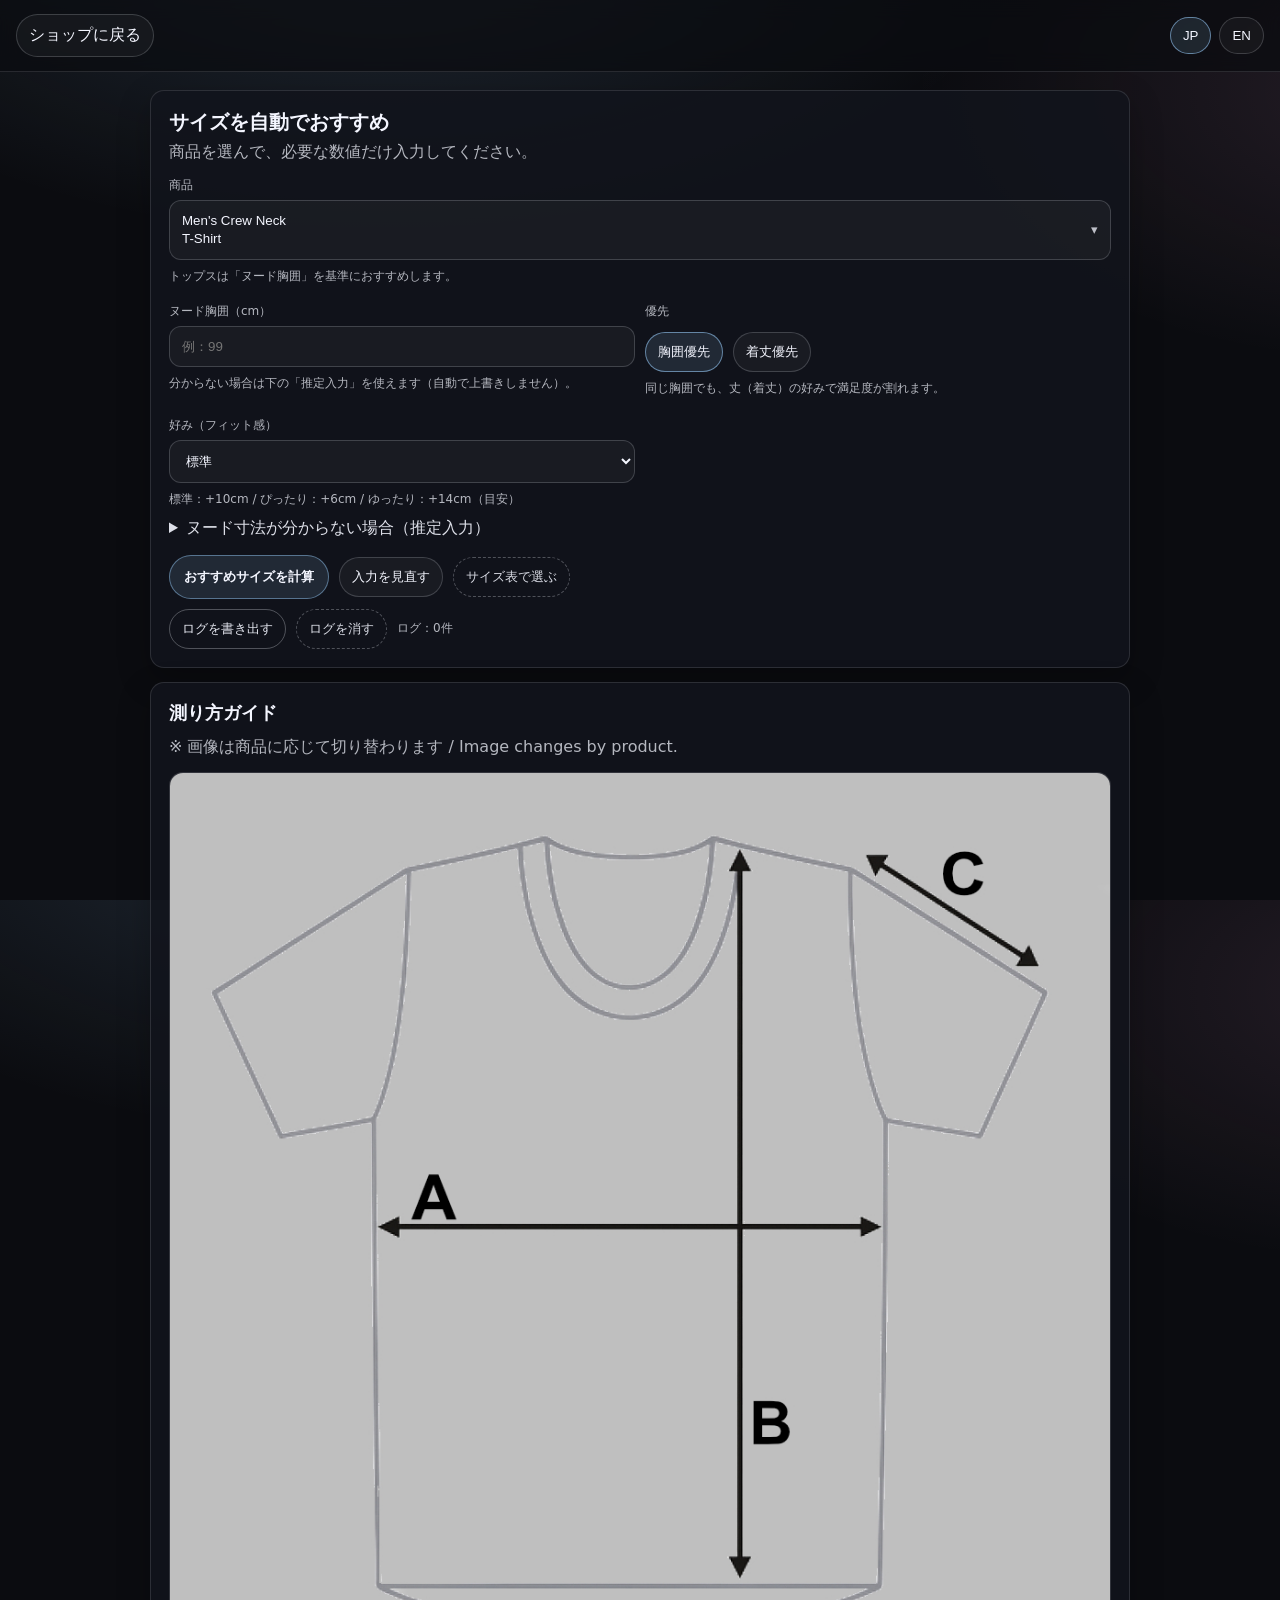
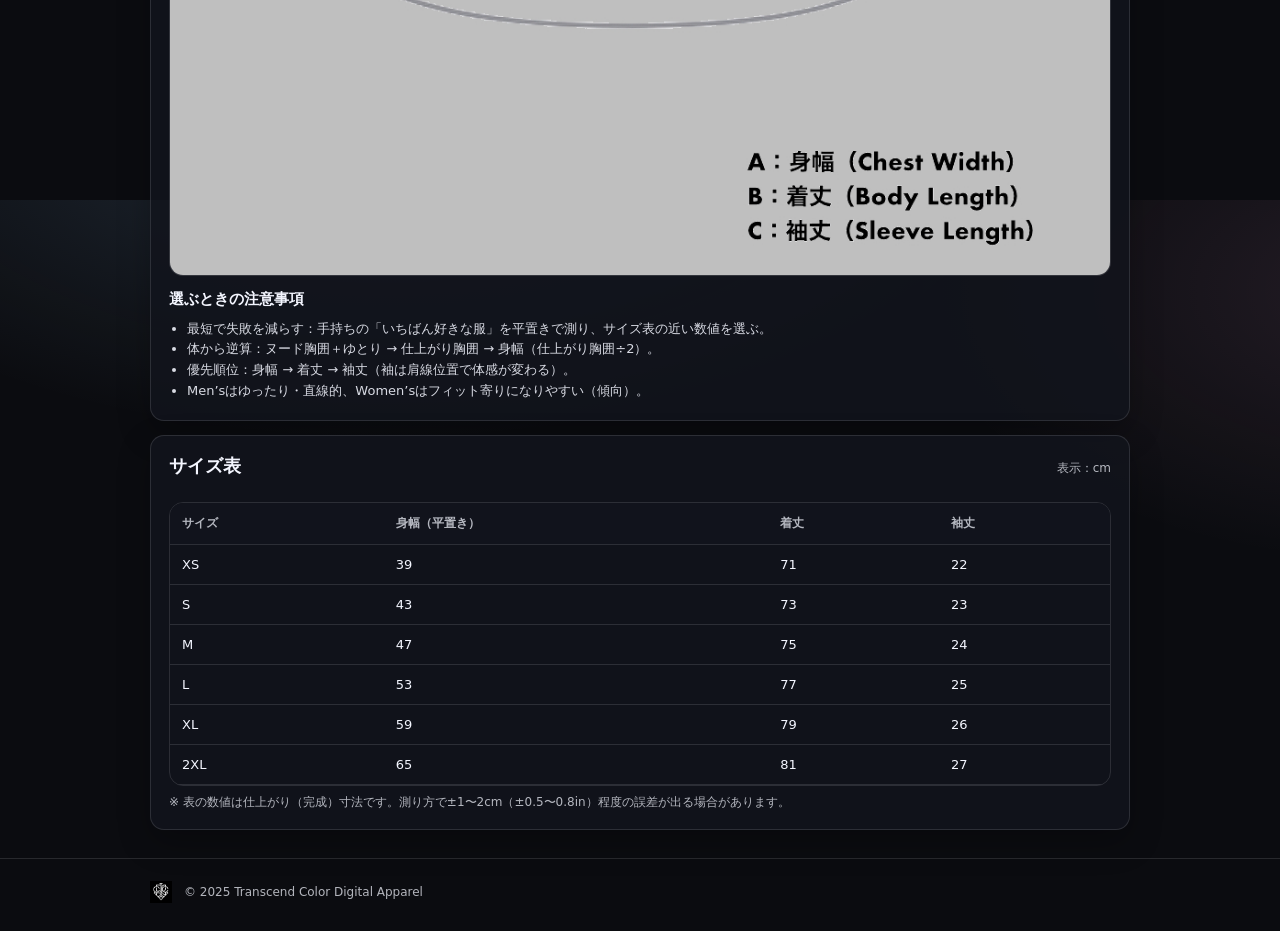
==== commit f7ed38f8: "Add files via upload" ====
--- a/index.html
+++ b/index.html
@@ -3,234 +3,235 @@
 <head>
   <meta charset="utf-8" />
   <meta name="viewport" content="width=device-width,initial-scale=1" />
+  <meta name="color-scheme" content="dark light" />
   <title>TCDA Auto Size Guide</title>
-  <link rel="stylesheet" href="./styles.css" />
+  <link rel="stylesheet" href="styles.css" />
 </head>
+
 <body>
   <header class="topbar">
-    <a class="btn ghost" id="btnBackToShop" href="https://www.tcda.shop/" target="_self" rel="noopener">Back to shop</a>
-
-    <div class="topbarRight">
-      <div class="seg" role="group" aria-label="Language">
-        <button class="segBtn isActive" id="btnLangJa" type="button">JP</button>
-        <button class="segBtn" id="btnLangEn" type="button">EN</button>
-      </div>
-
-      <div class="seg" role="group" aria-label="Units">
-        <button class="segBtn isActive" id="btnUnitCm" type="button">cm</button>
-        <button class="segBtn" id="btnUnitIn" type="button">inch</button>
-      </div>
+    <a id="backToShop" class="backlink" href="https://www.tcda.shop/" rel="noopener">ショップに戻る</a>
+
+    <div class="langToggle" role="tablist" aria-label="Language">
+      <button class="pill" id="btnLangJP" type="button" aria-selected="true">JP</button>
+      <button class="pill" id="btnLangEN" type="button" aria-selected="false">EN</button>
     </div>
   </header>
 
   <main class="wrap">
     <section class="card">
-      <h1 class="title" id="tTitle">サイズを自動でおすすめ</h1>
-      <p class="sub" id="tSubtitle">商品を選んで、必要な数値だけ入力してください。</p>
-
-      <div class="grid2">
-        <div class="field">
-          <label class="label" for="selProduct" id="tProduct">商品</label>
-          <select id="selProduct" class="control">
-            <option value="mens_crew" selected>Men's Crew Neck T-Shirt</option>
-            <option value="womens_crew">Women's Crew Neck T-Shirt</option>
-            <option value="unisex_hoodie">Recycled Unisex Hoodie</option>
-            <option value="unisex_zip_hoodie">Recycled Unisex Zip Hoodie</option>
-            <option value="slipon_womens">Women's Slip-On Canvas Shoes</option>
-            <option value="slipon_mens">Men's Slip-On Canvas Shoes</option>
-          </select>
-        </div>
-
-        <div class="field">
-          <label class="label" id="tFit">好み（フィット感）</label>
-          <select id="selFit" class="control">
-            <option value="standard" selected id="tFitStd">標準</option>
-            <option value="snug" id="tFitSnug">ぴったり</option>
-            <option value="loose" id="tFitLoose">ゆったり</option>
-          </select>
-          <div class="hint" id="tFitHint">標準: +10cm / ぴったり: +6cm / ゆったり: +14cm（目安）</div>
-        </div>
-      </div>
-
-      <!-- TOPS input -->
-      <div id="blockTops" class="block">
+      <h1 id="pageTitle">サイズを自動でおすすめ</h1>
+      <p id="pageSubtitle" class="sub">商品を選んで、必要な数値だけ入力してください。</p>
+
+      <!-- Product picker -->
+      <div class="field">
+        <label id="labelProduct">商品</label>
+
+        <!-- Custom dropdown (2-line labels guaranteed) -->
+        <div class="select" id="productSelect">
+          <button id="productButton" class="selectBtn" type="button" aria-haspopup="listbox" aria-expanded="false">
+            <span id="productButtonText" class="selectBtnText"></span>
+            <span class="selectChevron" aria-hidden="true">▾</span>
+          </button>
+          <div id="productList" class="selectList" role="listbox" tabindex="-1" hidden></div>
+        </div>
+
+        <p id="productHint" class="hint"></p>
+      </div>
+
+      <!-- Inputs (tops) -->
+      <div id="inputsTops" class="inputs" hidden>
         <div class="grid2">
           <div class="field">
-            <label class="label" for="inpNudeChest" id="tNudeChest">ヌード胸囲（cm）</label>
-            <input id="inpNudeChest" class="control" inputmode="decimal" placeholder="例：99" />
-            <div class="hint" id="tEstimatorNote">分からない場合は下の「推定入力」を使えます（自動で上書きしません）。</div>
-          </div>
-
-          <div class="field">
-            <label class="label" id="tPriority">優先</label>
-            <div class="seg wide" role="group" aria-label="Priority">
-              <button class="segBtn isActive" id="btnPriChest" type="button">胸囲優先</button>
-              <button class="segBtn" id="btnPriLength" type="button">着丈優先</button>
-            </div>
-            <div class="hint" id="tPriorityHint">同じ胸囲でも、丈（着丈）の好みで満足度が割れます。</div>
-          </div>
-        </div>
-
-        <details class="details" open>
-          <summary id="tEstimatorTitle">ヌード寸法が分からない場合（推定入力）</summary>
+            <label id="labelNudeChest" for="nudeChest">ヌード胸囲（cm）</label>
+            <input id="nudeChest" inputmode="decimal" autocomplete="off" placeholder="例：99" />
+            <p id="hintNudeChest" class="hint"></p>
+          </div>
+
+          
+<div class="field" id="topPriorityBox">
+  <label id="labelTopPriority">優先</label>
+  <div class="actions" id="topPriorityActions" role="tablist" aria-label="Priority">
+    <button class="pill" id="btnPriChest" type="button" aria-selected="true">胸囲優先</button>
+    <button class="pill" id="btnPriLength" type="button" aria-selected="false">着丈優先</button>
+  </div>
+  <p id="hintTopPriority" class="hint"></p>
+</div>
+
+<div class="field">
+            <label id="labelFitTop" for="fitTop">好み（フィット感）</label>
+            <select id="fitTop">
+              <option value="standard" selected>標準</option>
+              <option value="snug">ぴったり</option>
+              <option value="loose">ゆったり</option>
+            </select>
+            <p id="hintFitTop" class="hint"></p>
+          </div>
+        </div>
+
+        <details class="est" id="estimateBox">
+          <summary id="estimateSummary">ヌード寸法が分からない場合（推定入力）</summary>
 
           <div class="grid3">
             <div class="field">
-              <label class="label" for="inpHeight" id="tHeight">身長（cm）</label>
-              <input id="inpHeight" class="control" inputmode="decimal" placeholder="例：170" />
-            </div>
-            <div class="field">
-              <label class="label" for="inpWeight" id="tWeight">体重（kg）</label>
-              <input id="inpWeight" class="control" inputmode="decimal" placeholder="例：60" />
-            </div>
-            <div class="field">
-              <label class="label" for="selSex" id="tSex">性別</label>
-              <select id="selSex" class="control">
-                <option value="female" selected id="tFemale">女性</option>
-                <option value="male" id="tMale">男性</option>
+              <label id="labelHeight" for="estHeight">身長（cm）</label>
+              <input id="estHeight" inputmode="decimal" autocomplete="off" placeholder="例：170" />
+            </div>
+            <div class="field">
+              <label id="labelWeight" for="estWeight">体重（kg）</label>
+              <input id="estWeight" inputmode="decimal" autocomplete="off" placeholder="例：60" />
+            </div>
+            <div class="field">
+              <label id="labelSex" for="estSex">性別</label>
+              <select id="estSex">
+                <option value="female" selected>女性</option>
+                <option value="male">男性</option>
               </select>
             </div>
           </div>
 
-          <div class="grid2">
-            <div class="field">
-              <label class="label" for="inpBmi" id="tBmi">BMI（任意）</label>
-              <input id="inpBmi" class="control" inputmode="decimal" placeholder="空欄なら自動計算" />
-              <div class="hint" id="tBmiHint">空欄なら身長と体重から自動計算します。</div>
-            </div>
-            <div class="field">
-              <label class="label">&nbsp;</label>
-              <div class="row">
-                <button class="btn" id="btnEstimateChest" type="button">推定胸囲を計算</button>
-                <button class="btn ghost" id="btnSetEstimated" type="button">推定値をセット</button>
-              </div>
-              <div class="hint" id="tEstimatorResult">推定結果：—</div>
-            </div>
-          </div>
-
-          <div class="hint small" id="tEstimatorWarn">推定入力は補助機能です。精度を上げるには可能な限り実測してください。</div>
+          <div class="row">
+            <div class="field">
+              <label id="labelBMI" for="estBmi">BMI（任意）</label>
+              <input id="estBmi" inputmode="decimal" autocomplete="off" placeholder="空欄なら自動計算" />
+              <p id="hintBMI" class="hint"></p>
+            </div>
+
+            <div class="actions">
+              <button id="btnSetEstimated" class="pill secondary" type="button" hidden>推定値をセット</button>
+            </div>
+          </div>
+
+          <p id="estimateNote" class="note"></p>
         </details>
       </div>
 
-      <!-- SHOES input -->
-      <div id="blockShoes" class="block hidden">
+      <!-- Inputs (shoes) -->
+      <div id="inputsShoes" class="inputs" hidden>
         <div class="grid2">
           <div class="field">
-            <label class="label" for="inpFootLen" id="tFootLen">足長（cm）</label>
-            <input id="inpFootLen" class="control" inputmode="decimal" placeholder="例：24.6" />
-            <div class="hint" id="tFootLenHint">両足を測って長い方を使ってください。</div>
+            <label id="labelFootLen" for="footLen">足長（cm）</label>
+            <input id="footLen" inputmode="decimal" autocomplete="off" placeholder="例：24.0" />
+            <p id="hintFootLen" class="hint"></p>
           </div>
 
           <div class="field">
-            <label class="label" for="selFootWidth" id="tFootWidth">足幅</label>
-            <select id="selFootWidth" class="control">
-              <option value="standard" selected id="tWidthStd">標準</option>
-              <option value="narrow" id="tWidthNarrow">細め</option>
-              <option value="wide" id="tWidthWide">広め</option>
+            <label id="labelFootSide" for="footSide">長い方</label>
+            <select id="footSide">
+              <option value="unknown" selected>未選択</option>
+              <option value="left">左が長い</option>
+              <option value="right">右が長い</option>
+              <option value="same">同じ</option>
             </select>
-            <div class="hint" id="tFootWidthHint">幅広／厚手ソックスの人は「次点（size up）」寄りがおすすめ。</div>
-          </div>
-        </div>
-
-        <div class="grid2">
-          <div class="field">
-            <label class="label" for="selAllowance" id="tAllowance">捨て寸（余裕）</label>
-            <select id="selAllowance" class="control">
-              <option value="10" selected data-mm="10" id="tAllowStd">標準（+10mm）</option>
-              <option value="7" data-mm="7" id="tAllowSnug">ぴったり（+7mm）</option>
-              <option value="12" data-mm="12" id="tAllowLoose">ゆったり（+12mm）</option>
+            <p id="hintFootSide" class="hint"></p>
+          </div>
+
+
+<div class="field">
+  <label id="labelFootWidth" for="footWidth">足幅</label>
+  <select id="footWidth">
+    <option value="slim">細め</option>
+    <option value="standard" selected>標準</option>
+    <option value="wide">広め</option>
+  </select>
+  <p id="hintFootWidth" class="hint"></p>
+</div>
+
+<div class="field">
+            <label id="labelFitShoe" for="fitShoe">好み（捨て寸）</label>
+            <select id="fitShoe">
+              <option value="standard" selected>標準（+10mm）</option>
+              <option value="snug">ぴったり（+7mm）</option>
+              <option value="loose">ゆったり（+12mm）</option>
             </select>
-            <div class="hint" id="tAllowanceHint">アウトソール長は外寸です（参考）。足長として扱わないでください。</div>
-          </div>
-
-          <div class="field">
-            <label class="label">&nbsp;</label>
-            <div class="hint" id="tAllowanceExplain">標準: +10mm / ぴったり: +7mm / ゆったり: +12mm（目安）</div>
-          </div>
-        </div>
-      </div>
-
-      <div class="row actions">
-        <button class="btn primary" id="btnCalc" type="button">おすすめサイズを計算</button>
-        <button class="btn ghost" id="btnReview" type="button">入力を見直す</button>
-        <button class="btn ghost" id="btnPickFromChart" type="button">サイズ表で選ぶ</button>
-      </div>
+            <p id="hintFitShoe" class="hint"></p>
+          </div>
+        </div>
+
+        <p id="shoesNote" class="note"></p>
+      </div>
+
+      <div class="actions mainActions">
+        <button id="calcBtn" class="primary" type="button">おすすめサイズを計算</button>
+        <button id="btnReset" class="pill" type="button">入力を見直す</button>
+        <button id="btnScrollTable" class="pill pill-secondary" type="button">サイズ表で選ぶ</button>
+      </div>
+
+      <div class="actions logActions" aria-label="Log tools">
+        <button id="btnExportLogs" class="pill secondary" type="button">ログを書き出す</button>
+        <button id="btnClearLogs" class="pill pill-secondary" type="button">ログを消す</button>
+        <span id="logInfo" class="logInfo"></span>
+      </div>
+
+      <!-- Result -->
+      <section id="result" class="result" aria-live="polite" hidden>
+        <div class="resultTop">
+          <div class="resultTitle" id="resultTitle"></div>
+          <div class="resultValueWrap">
+  <div class="resultValue" id="resultValue"></div>
+  <div class="resultValueAlt" id="resultValueAlt"></div>
+</div>
+        </div>
+
+        <div class="resultDetail" id="resultDetail"></div>
+
+        <div class="resultActions">
+          <button id="btnHighlight" class="pill" type="button">サイズ表で該当行を見る</button>
+<button id="btnHighlightAlt" class="pill secondary" type="button" hidden>次点も見る</button>
+        </div>
+      </section>
+
+      <section id="errorBox" class="error" hidden>
+        <div id="errorMsg" class="errorMsg"></div>
+        <div class="actions">
+          <button id="btnFixInput" class="pill" type="button">入力を見直す</button>
+          <button id="btnGoTable" class="pill pill-secondary" type="button">サイズ表で選ぶ</button>
+        </div>
+      </section>
     </section>
 
-    <section class="card" id="cardResult">
-      <h2 class="title2" id="tResult">結果</h2>
-
-      <div class="resultGrid">
-        <div class="resultBox">
-          <div class="resultLabel" id="tPrimary">推奨</div>
-          <div class="resultValue" id="outPrimary">—</div>
-          <div class="resultReason" id="outPrimaryReason">—</div>
-        </div>
-
-        <div class="resultBox">
-          <div class="resultLabel" id="tRunnerUp">次点</div>
-          <div class="resultValue" id="outRunnerUp">—</div>
-          <div class="resultReason" id="outRunnerReason">—</div>
-        </div>
-      </div>
-
-      <div class="hint" id="tTwoRecNote">「次点」は、好み（丈優先／幅広など）のズレを吸収するための第2案です。</div>
+    <!-- Guide image -->
+    <section class="card">
+      <h2 id="guideTitle">測り方ガイド</h2>
+      <p id="guideCaption" class="sub">※ 画像は商品に応じて切り替わります / Image changes by product.</p>
+      <div class="guideBox">
+        <img id="guideImg" alt="" loading="lazy" />
+      </div>
+
+      <div class="notes" id="notesBox">
+        <h3 id="notesTitle">選ぶときの注意事項</h3>
+        <ul id="notesList"></ul>
+      </div>
     </section>
 
-    <section class="card">
-      <h2 class="title2" id="tMeasure">測り方ガイド</h2>
-      <div class="hint" id="tMeasureNote">※画像は商品に応じて切り替わります / Image changes by product.</div>
-
-      <div class="imgFrame">
-        <img id="imgGuide" alt="How to measure guide" />
-      </div>
-
-      <div class="noteList" id="notesBox">
-        <h3 class="title3" id="tNotes">Notes when choosing</h3>
-        <ul id="ulNotes"></ul>
-      </div>
+    <!-- Table -->
+    <section class="card" id="tableCard">
+      <div class="tableHead">
+        <h2 id="tableTitle">サイズ表</h2>
+        <div class="tableMeta">
+          <span id="tableUnit"></span>
+        </div>
+      </div>
+
+      <div class="tableWrap">
+        <table id="sizeTable">
+          <thead id="tableHeadRow"></thead>
+          <tbody id="tableBody"></tbody>
+        </table>
+      </div>
+
+      <p id="tableNote" class="hint"></p>
     </section>
-
-    <section class="card" id="cardChart">
-      <div class="row spaceBetween">
-        <h2 class="title2" id="tChart">サイズ表</h2>
-
-        <div class="smallHint">
-          <span id="tChartDisplay">表示:</span>
-          <span id="chartUnitLabel">cm</span>
-        </div>
-      </div>
-
-      <div class="tableWrap">
-        <table class="table" id="tblChart"></table>
-      </div>
-
-      <div class="hint small" id="tChartWarn">※表の数値は仕上がり寸法です。測り方により±1〜2cm程度の差が出る場合があります。</div>
-    </section>
-
-    <section class="card">
-      <div class="row spaceBetween">
-        <h2 class="title2" id="tLog">提案サイズの記録（ローカル）</h2>
-        <div class="row">
-          <button class="btn ghost" id="btnExportLog" type="button">CSVで書き出し</button>
-          <button class="btn danger" id="btnClearLog" type="button">履歴を消去</button>
-        </div>
-      </div>
-
-      <div class="hint" id="tLogHint">
-        記録される内容：商品タイプ / 入力方式（実測・推定）/ 入力値 / フィット感 / 推奨・次点サイズ（自動記録）
-      </div>
-
-      <div id="logList" class="logList"></div>
-    </section>
-
-    <footer class="footer">
-      <div class="footerInner">
-        <span>© <span id="year"></span> Transcend Color Digital Apparel</span>
-      </div>
-    </footer>
   </main>
 
-  <script src="./app.js"></script>
+  <footer class="footer">
+    <div class="footerInner">
+      <img id="footerLogo" class="logo" src="assets/logo.png" alt="Transcend Color Digital Apparel" />
+      <div class="copy">© 2025 Transcend Color Digital Apparel</div>
+    </div>
+  </footer>
+
+  <!-- cache-busting: update the version when you deploy changes -->
+  <script src="app.js?v=20251221_1"></script>
 </body>
 </html>
--- a/styles.css
+++ b/styles.css
@@ -0,0 +1,395 @@
+:root{
+  --bg:#0b0c10;
+  --card:#12141c;
+  --text:#f4f6ff;
+  --muted:rgba(244,246,255,.72);
+  --line:rgba(244,246,255,.12);
+  --line2:rgba(244,246,255,.18);
+  --accent:#9bd0ff;
+  --danger:#ff6b6b;
+  --radius:14px;
+}
+
+*{ box-sizing:border-box; }
+html,body{ height:100%; }
+body{
+  margin:0;
+  font-family: ui-sans-serif, system-ui, -apple-system, "Hiragino Sans", "Noto Sans JP", Segoe UI, Roboto, Helvetica, Arial, "Apple Color Emoji","Segoe UI Emoji";
+  background: radial-gradient(1200px 600px at 30% -10%, rgba(155,208,255,.16), transparent 55%),
+              radial-gradient(900px 500px at 110% 10%, rgba(255,170,220,.10), transparent 55%),
+              var(--bg);
+  color:var(--text);
+}
+
+a{ color:var(--text); text-decoration:none; }
+a:hover{ text-decoration:underline; }
+
+.topbar{
+  position:sticky;
+  top:0;
+  z-index:10;
+  display:flex;
+  gap:12px;
+  align-items:center;
+  justify-content:space-between;
+  padding:14px 16px;
+  border-bottom:1px solid var(--line);
+  background: rgba(11,12,16,.72);
+  backdrop-filter: blur(10px);
+}
+
+.backlink{
+  display:inline-flex;
+  align-items:center;
+  gap:8px;
+  padding:10px 12px;
+  border-radius:999px;
+  border:1px solid var(--line2);
+  background: rgba(255,255,255,.04);
+  white-space:nowrap;
+}
+
+.langToggle{
+  display:flex;
+  gap:8px;
+  align-items:center;
+}
+
+.wrap{
+  width:min(980px, calc(100% - 24px));
+  margin: 18px auto 28px;
+  display:flex;
+  flex-direction:column;
+  gap:14px;
+}
+
+.card{
+  background: rgba(18,20,28,.86);
+  border:1px solid var(--line);
+  border-radius: var(--radius);
+  padding: 18px;
+  box-shadow: 0 12px 32px rgba(0,0,0,.25);
+}
+
+h1{ font-size: 20px; margin: 0 0 6px; }
+h2{ font-size: 18px; margin: 0 0 12px; }
+h3{ font-size: 15px; margin: 14px 0 10px; }
+.sub{ margin:0 0 14px; color:var(--muted); }
+.hint{ margin:8px 0 0; color:var(--muted); font-size:12px; }
+.note{ margin: 10px 0 0; color:var(--muted); font-size: 12px; line-height: 1.55; }
+
+.field{ margin: 10px 0 0; }
+label{ display:block; font-size:12px; color:var(--muted); margin: 0 0 6px; }
+
+input, select{
+  width:100%;
+  padding: 12px 12px;
+  border-radius: 12px;
+  border:1px solid var(--line2);
+  background: rgba(255,255,255,.04);
+  color: var(--text);
+  outline: none;
+}
+
+input:focus, select:focus{
+  border-color: rgba(155,208,255,.6);
+  box-shadow: 0 0 0 3px rgba(155,208,255,.12);
+}
+
+.grid2{
+  display:grid;
+  grid-template-columns: 1fr 1fr;
+  gap: 10px;
+}
+.grid3{
+  display:grid;
+  grid-template-columns: 1fr 1fr 1fr;
+  gap: 10px;
+}
+
+.inputs{ margin-top: 8px; }
+
+.actions{
+  display:flex;
+  gap: 10px;
+  align-items:center;
+  flex-wrap:wrap;
+  margin-top: 12px;
+}
+
+.mainActions{
+  margin-top: 16px;
+}
+
+.primary{
+  padding: 12px 14px;
+  border-radius: 999px;
+  border: 1px solid rgba(155,208,255,.45);
+  background: rgba(155,208,255,.12);
+  color: var(--text);
+  cursor:pointer;
+  font-weight: 700;
+}
+.primary:hover{
+  background: rgba(155,208,255,.18);
+}
+
+.pill{
+  padding: 10px 12px;
+  border-radius: 999px;
+  border: 1px solid var(--line2);
+  background: rgba(255,255,255,.04);
+  color: var(--text);
+  cursor:pointer;
+  white-space:nowrap;
+}
+.pill[aria-selected="true"]{
+  border-color: rgba(155,208,255,.55);
+  background: rgba(155,208,255,.12);
+}
+.pill-secondary{
+  background: transparent;
+  border: 1px dashed rgba(244,246,255,.28);
+  color: rgba(244,246,255,.88);
+}
+.pill.secondary{
+  background: transparent;
+  border: 1px solid rgba(244,246,255,.28);
+  color: rgba(244,246,255,.92);
+}
+.pill.secondary:hover{
+  border-color: rgba(244,246,255,.45);
+}
+
+.result{
+  margin-top: 16px;
+  padding: 14px;
+  border-radius: 14px;
+  border: 1px solid rgba(155,208,255,.22);
+  background: rgba(155,208,255,.06);
+}
+.resultTop{
+  display:flex;
+  gap: 10px;
+  align-items: baseline;
+  justify-content: space-between;
+}
+.resultTitle{
+  font-weight:700;
+  font-size: 14px;
+}
+.resultValueWrap{ display:flex; flex-direction:column; align-items:flex-end; }
+.resultValue{
+  font-weight: 900;
+  font-size: 22px;
+  line-height: 1.05;
+}
+.resultValueAlt{
+  margin-top: 6px;
+  font-weight: 700;
+  font-size: 12px;
+  color: var(--muted);
+  white-space: nowrap;
+}
+.resultDetail{
+  margin-top: 10px;
+  color: rgba(244,246,255,.86);
+  font-size: 13px;
+  line-height: 1.55;
+}
+.resultActions{
+  margin-top: 12px;
+}
+
+.error{
+  margin-top: 14px;
+  padding: 14px;
+  border-radius: 14px;
+  border: 1px solid rgba(255,107,107,.32);
+  background: rgba(255,107,107,.08);
+}
+.errorMsg{
+  font-weight: 700;
+  margin-bottom: 10px;
+}
+
+.select{
+  margin-top: 6px;
+  position: relative;
+}
+.selectBtn{
+  width:100%;
+  display:flex;
+  align-items:center;
+  justify-content: space-between;
+  gap: 10px;
+  padding: 12px 12px;
+  border-radius: 12px;
+  border:1px solid var(--line2);
+  background: rgba(255,255,255,.04);
+  color: var(--text);
+  cursor:pointer;
+  text-align:left;
+}
+.selectBtnText{
+  display:flex;
+  flex-direction:column;
+  line-height: 1.2;
+  gap: 2px;
+}
+.selectChevron{ opacity:.75; }
+.selectList{
+  position:absolute;
+  top: calc(100% + 8px);
+  left: 0;
+  right: 0;
+  max-height: 320px;
+  overflow:auto;
+  border-radius: 14px;
+  border:1px solid var(--line2);
+  background: rgba(18,20,28,.98);
+  box-shadow: 0 16px 40px rgba(0,0,0,.35);
+  padding: 6px;
+}
+.option{
+  padding: 10px 10px;
+  border-radius: 12px;
+  cursor:pointer;
+  border: 1px solid transparent;
+}
+.option:hover{
+  border-color: rgba(155,208,255,.35);
+  background: rgba(155,208,255,.08);
+}
+.option .optTitle{
+  font-weight: 700;
+  line-height: 1.2;
+}
+.option .optSub{
+  margin-top: 4px;
+  color: var(--muted);
+  font-size: 12px;
+  line-height: 1.35;
+}
+
+.guideBox{
+  margin-top: 12px;
+  border-radius: 14px;
+  overflow: hidden;
+  border: 1px solid var(--line);
+  background: rgba(255,255,255,.03);
+}
+.guideBox img{
+  display:block;
+  width: 100%;
+  height: auto;
+}
+
+.notes ul{
+  margin: 10px 0 0;
+  padding-left: 18px;
+  color: rgba(244,246,255,.88);
+  line-height: 1.6;
+  font-size: 13px;
+}
+
+.tableHead{
+  display:flex;
+  justify-content: space-between;
+  align-items: baseline;
+  gap: 10px;
+}
+.tableMeta{ color: var(--muted); font-size: 12px; }
+
+.tableWrap{
+  margin-top: 12px;
+  overflow:auto;
+  border-radius: 14px;
+  border: 1px solid var(--line);
+}
+
+table{
+  width:100%;
+  border-collapse: collapse;
+  min-width: 560px;
+}
+thead th{
+  position: sticky;
+  top: 0;
+  z-index: 1;
+  background: rgba(18,20,28,.98);
+  border-bottom: 1px solid var(--line);
+  padding: 12px 12px;
+  text-align:left;
+  font-size: 12px;
+  color: var(--muted);
+}
+tbody td{
+  border-bottom: 1px solid var(--line);
+  padding: 12px 12px;
+  font-size: 13px;
+}
+tbody tr.highlight{
+  background: rgba(155,208,255,.12);
+  outline: 2px solid rgba(155,208,255,.38);
+  outline-offset: -2px;
+}
+tbody tr.highlightAlt{
+  background: rgba(244,246,255,.06);
+  outline: 2px dashed rgba(244,246,255,.28);
+  outline-offset: -2px;
+}
+
+.footer{
+  padding: 22px 12px 28px;
+  border-top: 1px solid var(--line);
+  color: var(--muted);
+}
+.footerInner{
+  width:min(980px, calc(100% - 24px));
+  margin: 0 auto;
+  display:flex;
+  align-items:center;
+  gap: 12px;
+}
+.logo{
+  height: 22px;
+  width: auto;
+  opacity: .95;
+}
+.copy{ font-size: 12px; }
+
+.row{
+  display:flex;
+  gap: 10px;
+  align-items:flex-end;
+  justify-content: space-between;
+  flex-wrap:wrap;
+}
+
+.est summary{
+  cursor:pointer;
+  user-select:none;
+  color: rgba(244,246,255,.9);
+  margin-top: 10px;
+}
+
+@media (max-width: 820px){
+  .grid3{ grid-template-columns: 1fr; }
+}
+
+@media (max-width: 680px){
+  .grid2{ grid-template-columns: 1fr; }
+  table{ min-width: 520px; }
+}
+
+
+/* Log tools */
+.logActions{
+  margin-top: 10px;
+  justify-content: flex-start;
+}
+.logInfo{
+  color: var(--muted);
+  font-size: 12px;
+}
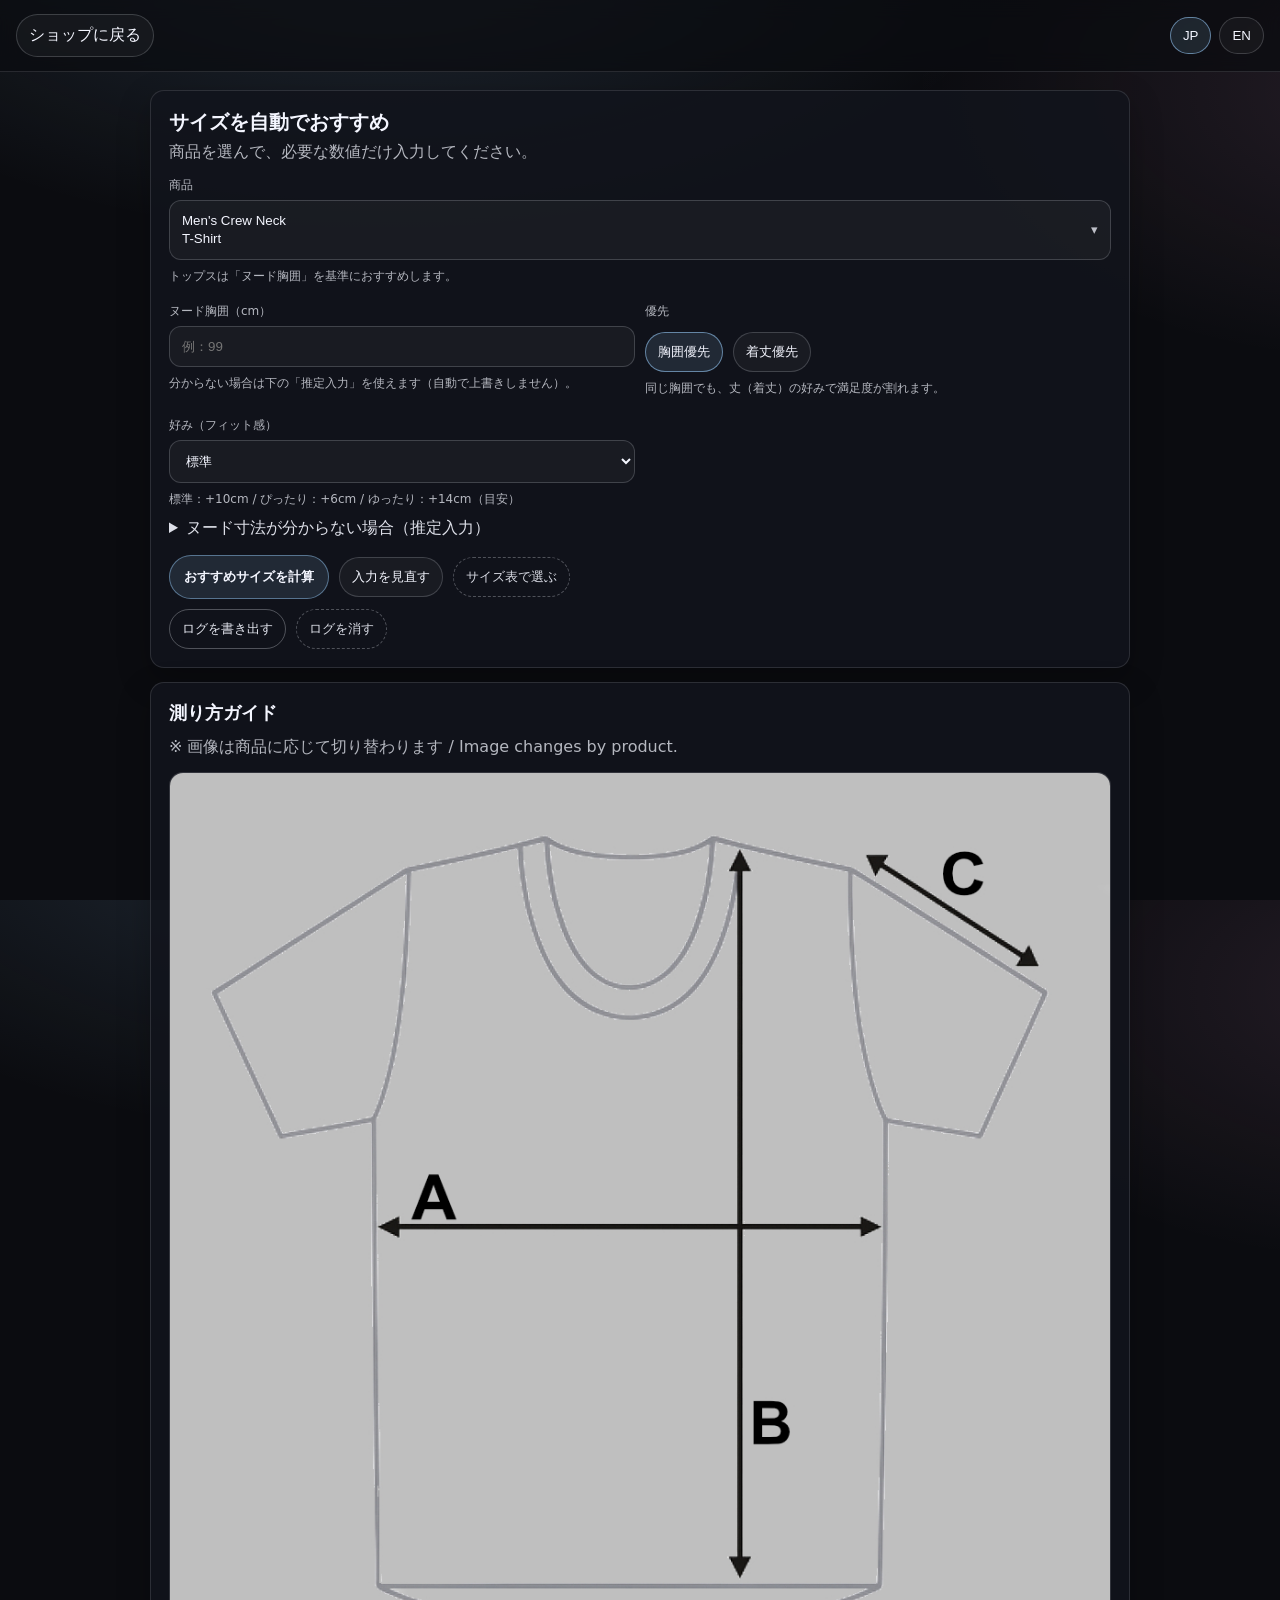
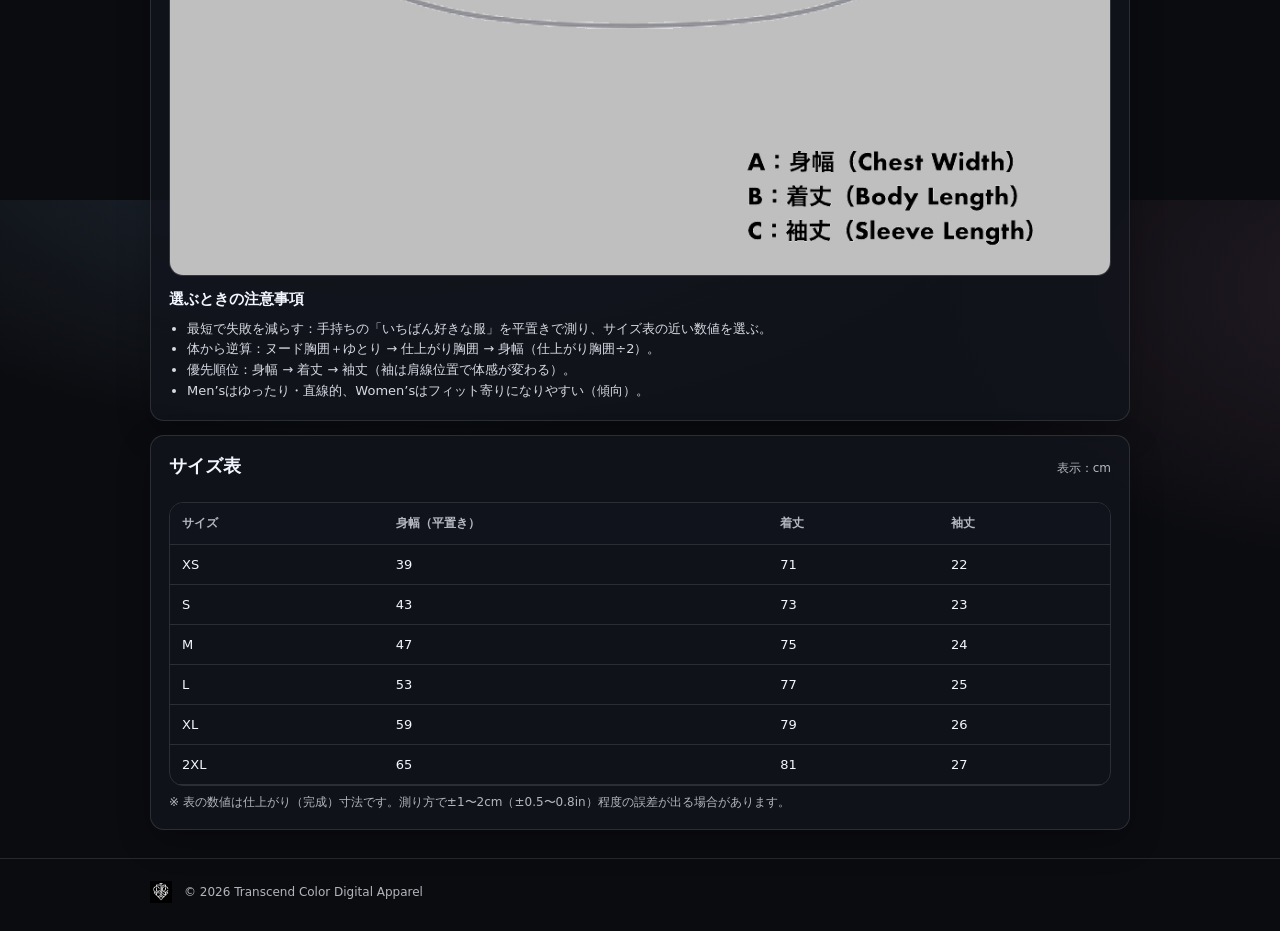
==== commit 9b6f1394: "Update index.html" ====
--- a/index.html
+++ b/index.html
@@ -227,7 +227,7 @@
   <footer class="footer">
     <div class="footerInner">
       <img id="footerLogo" class="logo" src="assets/logo.png" alt="Transcend Color Digital Apparel" />
-      <div class="copy">© 2025 Transcend Color Digital Apparel</div>
+      <div class="copy">© 2026 Transcend Color Digital Apparel</div>
     </div>
   </footer>
 
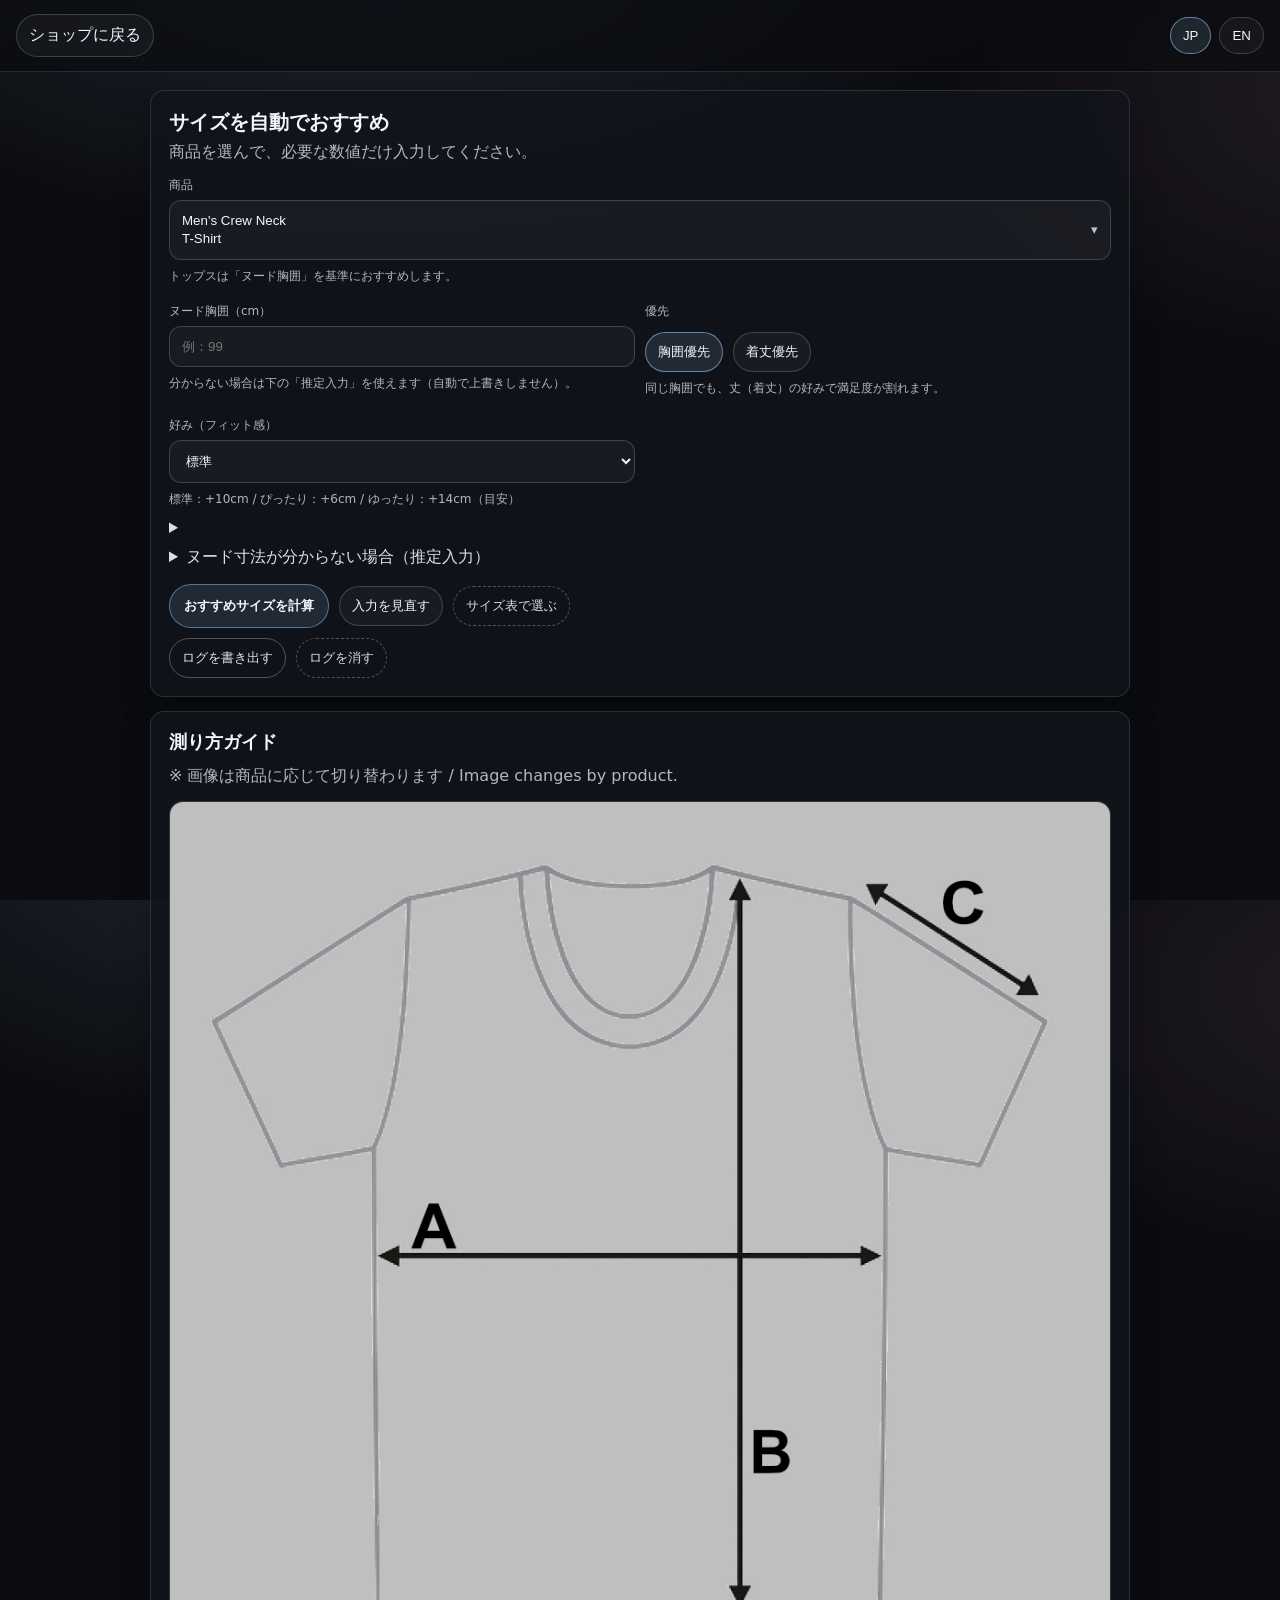
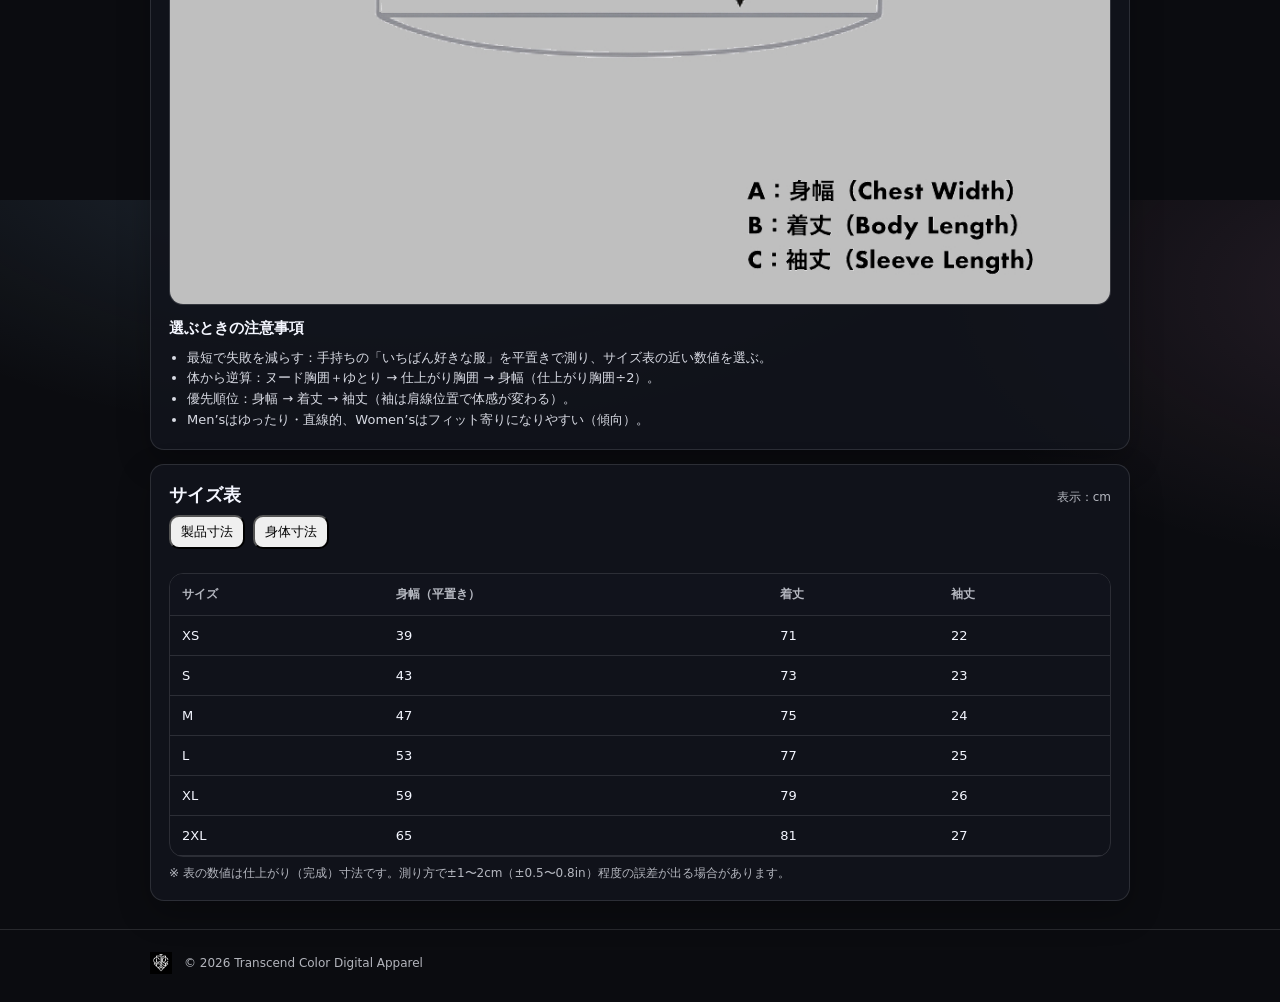
==== commit 273edf3c: "Add files via upload" ====
--- a/index.html
+++ b/index.html
@@ -1,237 +1,204 @@
-<!doctype html>
+<!DOCTYPE html>
+
 <html lang="ja">
 <head>
-  <meta charset="utf-8" />
-  <meta name="viewport" content="width=device-width,initial-scale=1" />
-  <meta name="color-scheme" content="dark light" />
-  <title>TCDA Auto Size Guide</title>
-  <link rel="stylesheet" href="styles.css" />
+<meta charset="utf-8"/>
+<meta content="width=device-width,initial-scale=1" name="viewport"/>
+<meta content="dark light" name="color-scheme"/>
+<title>TCDA Auto Size Guide</title>
+<link href="styles.css" rel="stylesheet"/>
 </head>
-
 <body>
-  <header class="topbar">
-    <a id="backToShop" class="backlink" href="https://www.tcda.shop/" rel="noopener">ショップに戻る</a>
-
-    <div class="langToggle" role="tablist" aria-label="Language">
-      <button class="pill" id="btnLangJP" type="button" aria-selected="true">JP</button>
-      <button class="pill" id="btnLangEN" type="button" aria-selected="false">EN</button>
-    </div>
-  </header>
-
-  <main class="wrap">
-    <section class="card">
-      <h1 id="pageTitle">サイズを自動でおすすめ</h1>
-      <p id="pageSubtitle" class="sub">商品を選んで、必要な数値だけ入力してください。</p>
-
-      <!-- Product picker -->
-      <div class="field">
-        <label id="labelProduct">商品</label>
-
-        <!-- Custom dropdown (2-line labels guaranteed) -->
-        <div class="select" id="productSelect">
-          <button id="productButton" class="selectBtn" type="button" aria-haspopup="listbox" aria-expanded="false">
-            <span id="productButtonText" class="selectBtnText"></span>
-            <span class="selectChevron" aria-hidden="true">▾</span>
-          </button>
-          <div id="productList" class="selectList" role="listbox" tabindex="-1" hidden></div>
-        </div>
-
-        <p id="productHint" class="hint"></p>
-      </div>
-
-      <!-- Inputs (tops) -->
-      <div id="inputsTops" class="inputs" hidden>
-        <div class="grid2">
-          <div class="field">
-            <label id="labelNudeChest" for="nudeChest">ヌード胸囲（cm）</label>
-            <input id="nudeChest" inputmode="decimal" autocomplete="off" placeholder="例：99" />
-            <p id="hintNudeChest" class="hint"></p>
-          </div>
-
-          
+<header class="topbar">
+<a class="backlink" href="https://www.tcda.shop/" id="backToShop" rel="noopener">ショップに戻る</a>
+<div aria-label="Language" class="langToggle" role="tablist">
+<button aria-selected="true" class="pill" id="btnLangJP" type="button">JP</button>
+<button aria-selected="false" class="pill" id="btnLangEN" type="button">EN</button>
+</div>
+</header>
+<main class="wrap">
+<section class="card">
+<h1 id="pageTitle">サイズを自動でおすすめ</h1>
+<p class="sub" id="pageSubtitle">商品を選んで、必要な数値だけ入力してください。</p>
+<!-- Product picker -->
+<div class="field">
+<label id="labelProduct">商品</label>
+<!-- Custom dropdown (2-line labels guaranteed) -->
+<div class="select" id="productSelect">
+<button aria-expanded="false" aria-haspopup="listbox" class="selectBtn" id="productButton" type="button">
+<span class="selectBtnText" id="productButtonText"></span>
+<span aria-hidden="true" class="selectChevron">▾</span>
+</button>
+<div class="selectList" hidden="" id="productList" role="listbox" tabindex="-1"></div>
+</div>
+<p class="hint" id="productHint"></p>
+</div>
+<!-- Inputs (tops) -->
+<div class="inputs" hidden="" id="inputsTops">
+<div class="grid2">
+<div class="field">
+<label for="nudeChest" id="labelNudeChest">ヌード胸囲（cm）</label>
+<input autocomplete="off" id="nudeChest" inputmode="decimal" placeholder="例：99"/>
+<p class="hint" id="hintNudeChest"></p>
+</div>
 <div class="field" id="topPriorityBox">
-  <label id="labelTopPriority">優先</label>
-  <div class="actions" id="topPriorityActions" role="tablist" aria-label="Priority">
-    <button class="pill" id="btnPriChest" type="button" aria-selected="true">胸囲優先</button>
-    <button class="pill" id="btnPriLength" type="button" aria-selected="false">着丈優先</button>
-  </div>
-  <p id="hintTopPriority" class="hint"></p>
-</div>
-
-<div class="field">
-            <label id="labelFitTop" for="fitTop">好み（フィット感）</label>
-            <select id="fitTop">
-              <option value="standard" selected>標準</option>
-              <option value="snug">ぴったり</option>
-              <option value="loose">ゆったり</option>
-            </select>
-            <p id="hintFitTop" class="hint"></p>
-          </div>
-        </div>
-
-        <details class="est" id="estimateBox">
-          <summary id="estimateSummary">ヌード寸法が分からない場合（推定入力）</summary>
-
-          <div class="grid3">
-            <div class="field">
-              <label id="labelHeight" for="estHeight">身長（cm）</label>
-              <input id="estHeight" inputmode="decimal" autocomplete="off" placeholder="例：170" />
-            </div>
-            <div class="field">
-              <label id="labelWeight" for="estWeight">体重（kg）</label>
-              <input id="estWeight" inputmode="decimal" autocomplete="off" placeholder="例：60" />
-            </div>
-            <div class="field">
-              <label id="labelSex" for="estSex">性別</label>
-              <select id="estSex">
-                <option value="female" selected>女性</option>
-                <option value="male">男性</option>
-              </select>
-            </div>
-          </div>
-
-          <div class="row">
-            <div class="field">
-              <label id="labelBMI" for="estBmi">BMI（任意）</label>
-              <input id="estBmi" inputmode="decimal" autocomplete="off" placeholder="空欄なら自動計算" />
-              <p id="hintBMI" class="hint"></p>
-            </div>
-
-            <div class="actions">
-              <button id="btnSetEstimated" class="pill secondary" type="button" hidden>推定値をセット</button>
-            </div>
-          </div>
-
-          <p id="estimateNote" class="note"></p>
-        </details>
-      </div>
-
-      <!-- Inputs (shoes) -->
-      <div id="inputsShoes" class="inputs" hidden>
-        <div class="grid2">
-          <div class="field">
-            <label id="labelFootLen" for="footLen">足長（cm）</label>
-            <input id="footLen" inputmode="decimal" autocomplete="off" placeholder="例：24.0" />
-            <p id="hintFootLen" class="hint"></p>
-          </div>
-
-          <div class="field">
-            <label id="labelFootSide" for="footSide">長い方</label>
-            <select id="footSide">
-              <option value="unknown" selected>未選択</option>
-              <option value="left">左が長い</option>
-              <option value="right">右が長い</option>
-              <option value="same">同じ</option>
-            </select>
-            <p id="hintFootSide" class="hint"></p>
-          </div>
-
-
-<div class="field">
-  <label id="labelFootWidth" for="footWidth">足幅</label>
-  <select id="footWidth">
-    <option value="slim">細め</option>
-    <option value="standard" selected>標準</option>
-    <option value="wide">広め</option>
-  </select>
-  <p id="hintFootWidth" class="hint"></p>
-</div>
-
-<div class="field">
-            <label id="labelFitShoe" for="fitShoe">好み（捨て寸）</label>
-            <select id="fitShoe">
-              <option value="standard" selected>標準（+10mm）</option>
-              <option value="snug">ぴったり（+7mm）</option>
-              <option value="loose">ゆったり（+12mm）</option>
-            </select>
-            <p id="hintFitShoe" class="hint"></p>
-          </div>
-        </div>
-
-        <p id="shoesNote" class="note"></p>
-      </div>
-
-      <div class="actions mainActions">
-        <button id="calcBtn" class="primary" type="button">おすすめサイズを計算</button>
-        <button id="btnReset" class="pill" type="button">入力を見直す</button>
-        <button id="btnScrollTable" class="pill pill-secondary" type="button">サイズ表で選ぶ</button>
-      </div>
-
-      <div class="actions logActions" aria-label="Log tools">
-        <button id="btnExportLogs" class="pill secondary" type="button">ログを書き出す</button>
-        <button id="btnClearLogs" class="pill pill-secondary" type="button">ログを消す</button>
-        <span id="logInfo" class="logInfo"></span>
-      </div>
-
-      <!-- Result -->
-      <section id="result" class="result" aria-live="polite" hidden>
-        <div class="resultTop">
-          <div class="resultTitle" id="resultTitle"></div>
-          <div class="resultValueWrap">
-  <div class="resultValue" id="resultValue"></div>
-  <div class="resultValueAlt" id="resultValueAlt"></div>
-</div>
-        </div>
-
-        <div class="resultDetail" id="resultDetail"></div>
-
-        <div class="resultActions">
-          <button id="btnHighlight" class="pill" type="button">サイズ表で該当行を見る</button>
-<button id="btnHighlightAlt" class="pill secondary" type="button" hidden>次点も見る</button>
-        </div>
-      </section>
-
-      <section id="errorBox" class="error" hidden>
-        <div id="errorMsg" class="errorMsg"></div>
-        <div class="actions">
-          <button id="btnFixInput" class="pill" type="button">入力を見直す</button>
-          <button id="btnGoTable" class="pill pill-secondary" type="button">サイズ表で選ぶ</button>
-        </div>
-      </section>
-    </section>
-
-    <!-- Guide image -->
-    <section class="card">
-      <h2 id="guideTitle">測り方ガイド</h2>
-      <p id="guideCaption" class="sub">※ 画像は商品に応じて切り替わります / Image changes by product.</p>
-      <div class="guideBox">
-        <img id="guideImg" alt="" loading="lazy" />
-      </div>
-
-      <div class="notes" id="notesBox">
-        <h3 id="notesTitle">選ぶときの注意事項</h3>
-        <ul id="notesList"></ul>
-      </div>
-    </section>
-
-    <!-- Table -->
-    <section class="card" id="tableCard">
-      <div class="tableHead">
-        <h2 id="tableTitle">サイズ表</h2>
-        <div class="tableMeta">
-          <span id="tableUnit"></span>
-        </div>
-      </div>
-
-      <div class="tableWrap">
-        <table id="sizeTable">
-          <thead id="tableHeadRow"></thead>
-          <tbody id="tableBody"></tbody>
-        </table>
-      </div>
-
-      <p id="tableNote" class="hint"></p>
-    </section>
-  </main>
-
-  <footer class="footer">
-    <div class="footerInner">
-      <img id="footerLogo" class="logo" src="assets/logo.png" alt="Transcend Color Digital Apparel" />
-      <div class="copy">© 2026 Transcend Color Digital Apparel</div>
-    </div>
-  </footer>
-
-  <!-- cache-busting: update the version when you deploy changes -->
-  <script src="app.js?v=20251221_1"></script>
+<label id="labelTopPriority">優先</label>
+<div aria-label="Priority" class="actions" id="topPriorityActions" role="tablist">
+<button aria-selected="true" class="pill" id="btnPriChest" type="button">胸囲優先</button>
+<button aria-selected="false" class="pill" id="btnPriLength" type="button">着丈優先</button>
+</div>
+<p class="hint" id="hintTopPriority"></p>
+</div>
+<div class="field">
+<label for="fitTop" id="labelFitTop">好み（フィット感）</label>
+<select id="fitTop">
+<option selected="" value="standard">標準</option>
+<option value="snug">ぴったり</option>
+<option value="loose">ゆったり</option>
+</select>
+<p class="hint" id="hintFitTop"></p>
+</div>
+</div>
+<details class="est" id="garmentBox"><summary id="garmentSummary">手持ちの服で入力（おすすめ）</summary><p class="hint" id="garmentNote">今ちょうど良い服を平置きで測って入力します。身幅（脇下〜脇下）は必須。着丈は任意。</p><div class="grid2"><div class="field"><label for="garmentChest" id="labelGarmentChest">身幅（平置き・cm）</label><input autocomplete="off" id="garmentChest" inputmode="decimal" placeholder="例：56"/><p class="hint" id="hintGarmentChest"></p></div><div class="field"><label for="garmentLength" id="labelGarmentLength">着丈（任意・cm）</label><input autocomplete="off" id="garmentLength" inputmode="decimal" placeholder="例：70"/><p class="hint" id="hintGarmentLength"></p></div></div></details><details class="est" id="estimateBox">
+<summary id="estimateSummary">ヌード寸法が分からない場合（推定入力）</summary>
+<div class="grid3">
+<div class="field">
+<label for="estHeight" id="labelHeight">身長（cm）</label>
+<input autocomplete="off" id="estHeight" inputmode="decimal" placeholder="例：170"/>
+</div>
+<div class="field">
+<label for="estWeight" id="labelWeight">体重（kg）</label>
+<input autocomplete="off" id="estWeight" inputmode="decimal" placeholder="例：60"/>
+</div>
+<div class="field">
+<label for="estSex" id="labelSex">性別</label>
+<select id="estSex">
+<option selected="" value="female">女性</option>
+<option value="male">男性</option>
+</select>
+</div>
+</div>
+<div class="row">
+<div class="field">
+<label for="estBmi" id="labelBMI">BMI（任意）</label>
+<input autocomplete="off" id="estBmi" inputmode="decimal" placeholder="空欄なら自動計算"/>
+<p class="hint" id="hintBMI"></p>
+</div>
+<div class="actions">
+<button class="pill secondary" hidden="" id="btnSetEstimated" type="button">推定値をセット</button>
+</div>
+</div>
+<p class="note" id="estimateNote"></p>
+</details>
+</div>
+<!-- Inputs (shoes) -->
+<div class="inputs" hidden="" id="inputsShoes">
+<div class="grid2">
+<div class="field">
+<label for="footLen" id="labelFootLen">足長（cm）</label>
+<input autocomplete="off" id="footLen" inputmode="decimal" placeholder="例：24.0"/>
+<p class="hint" id="hintFootLen"></p>
+</div>
+<div class="field">
+<label for="footSide" id="labelFootSide">長い方</label>
+<select id="footSide">
+<option selected="" value="unknown">未選択</option>
+<option value="left">左が長い</option>
+<option value="right">右が長い</option>
+<option value="same">同じ</option>
+</select>
+<p class="hint" id="hintFootSide"></p>
+</div>
+<div class="field">
+<label for="footWidth" id="labelFootWidth">足幅</label>
+<select id="footWidth">
+<option value="slim">細め</option>
+<option selected="" value="standard">標準</option>
+<option value="wide">広め</option>
+</select>
+<p class="hint" id="hintFootWidth"></p>
+</div>
+<div class="field">
+<label for="fitShoe" id="labelFitShoe">好み（捨て寸）</label>
+<select id="fitShoe">
+<option selected="" value="standard">標準（+10mm）</option>
+<option value="snug">ぴったり（+7mm）</option>
+<option value="loose">ゆったり（+12mm）</option>
+</select>
+<p class="hint" id="hintFitShoe"></p>
+</div>
+</div>
+<p class="note" id="shoesNote"></p>
+</div>
+<div class="actions mainActions">
+<button class="primary" id="calcBtn" type="button">おすすめサイズを計算</button>
+<button class="pill" id="btnReset" type="button">入力を見直す</button>
+<button class="pill pill-secondary" id="btnScrollTable" type="button">サイズ表で選ぶ</button>
+</div>
+<div aria-label="Log tools" class="actions logActions">
+<button class="pill secondary" id="btnExportLogs" type="button">ログを書き出す</button>
+<button class="pill pill-secondary" id="btnClearLogs" type="button">ログを消す</button>
+<span class="logInfo" id="logInfo"></span>
+</div>
+<!-- Result -->
+<section aria-live="polite" class="result" hidden="" id="result">
+<div class="resultTop">
+<div class="resultTitle" id="resultTitle"></div>
+<div class="resultValueWrap">
+<div class="resultValue" id="resultValue"></div>
+<div class="resultValueAlt" id="resultValueAlt"></div>
+</div>
+</div>
+<div class="resultDetail" id="resultDetail"></div>
+<div class="resultActions">
+<button class="pill" id="btnHighlight" type="button">サイズ表で該当行を見る</button>
+<button class="pill secondary" hidden="" id="btnHighlightAlt" type="button">次点も見る</button>
+</div>
+</section>
+<section class="error" hidden="" id="errorBox">
+<div class="errorMsg" id="errorMsg"></div>
+<div class="actions">
+<button class="pill" id="btnFixInput" type="button">入力を見直す</button>
+<button class="pill pill-secondary" id="btnGoTable" type="button">サイズ表で選ぶ</button>
+</div>
+</section>
+</section>
+<!-- Guide image -->
+<section class="card">
+<h2 id="guideTitle">測り方ガイド</h2>
+<p class="sub" id="guideCaption">※ 画像は商品に応じて切り替わります / Image changes by product.</p>
+<div class="guideBox">
+<img alt="" id="guideImg" loading="lazy"/>
+</div>
+<div class="notes" id="notesBox">
+<h3 id="notesTitle">選ぶときの注意事項</h3>
+<ul id="notesList"></ul>
+</div>
+</section>
+<!-- Table -->
+<section class="card" id="tableCard">
+<div class="tableHead">
+<h2 id="tableTitle">サイズ表</h2>
+<div class="tableMeta">
+<span id="tableUnit"></span>
+</div>
+</div>
+<div class="tableWrap">
+<table id="sizeTable">
+<thead id="tableHeadRow"></thead>
+<tbody id="tableBody"></tbody>
+</table>
+</div>
+<p class="hint" id="tableNote"></p>
+</section>
+</main>
+<footer class="footer">
+<div class="footerInner">
+<img alt="Transcend Color Digital Apparel" class="logo" id="footerLogo" src="assets/logo.png"/>
+<div class="copy">© 2026 Transcend Color Digital Apparel</div>
+</div>
+</footer>
+<!-- cache-busting: update the version when you deploy changes -->
+<script src="app.js?v=20251221_1"></script>
 </body>
 </html>
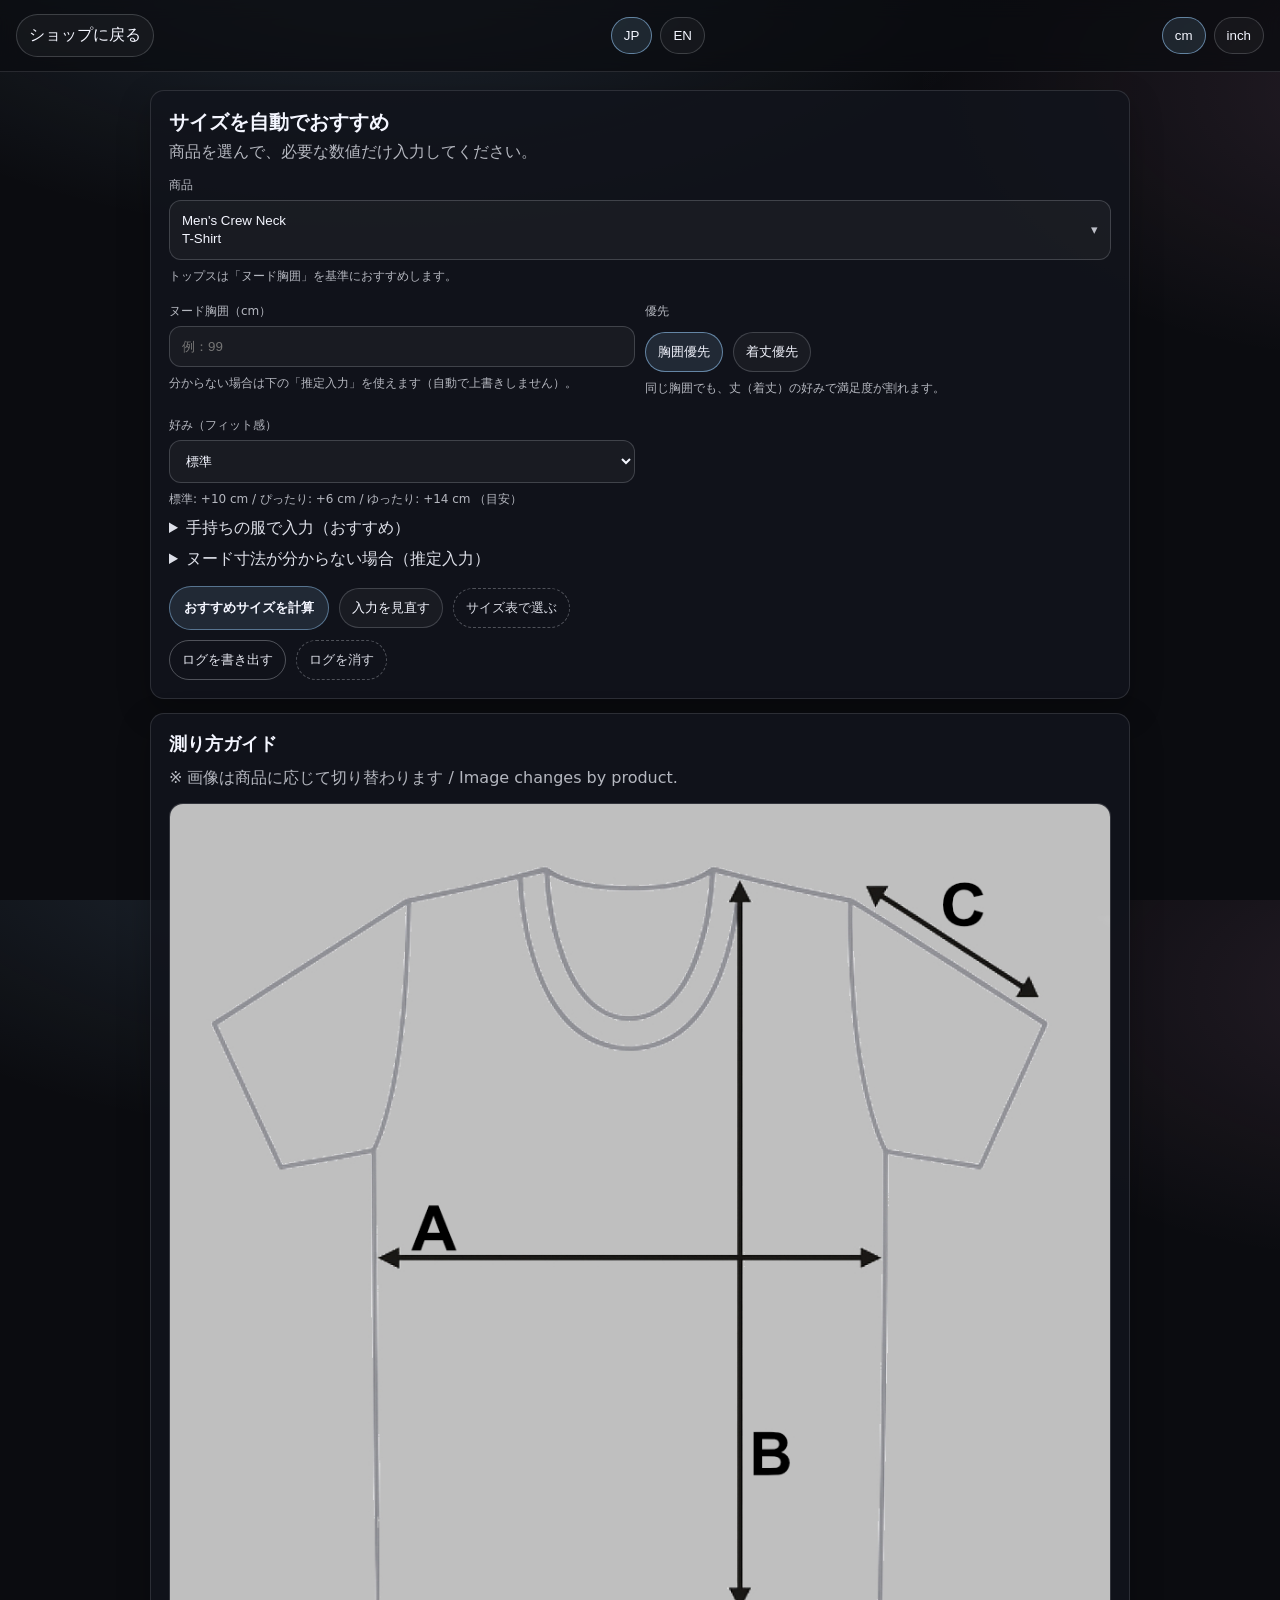
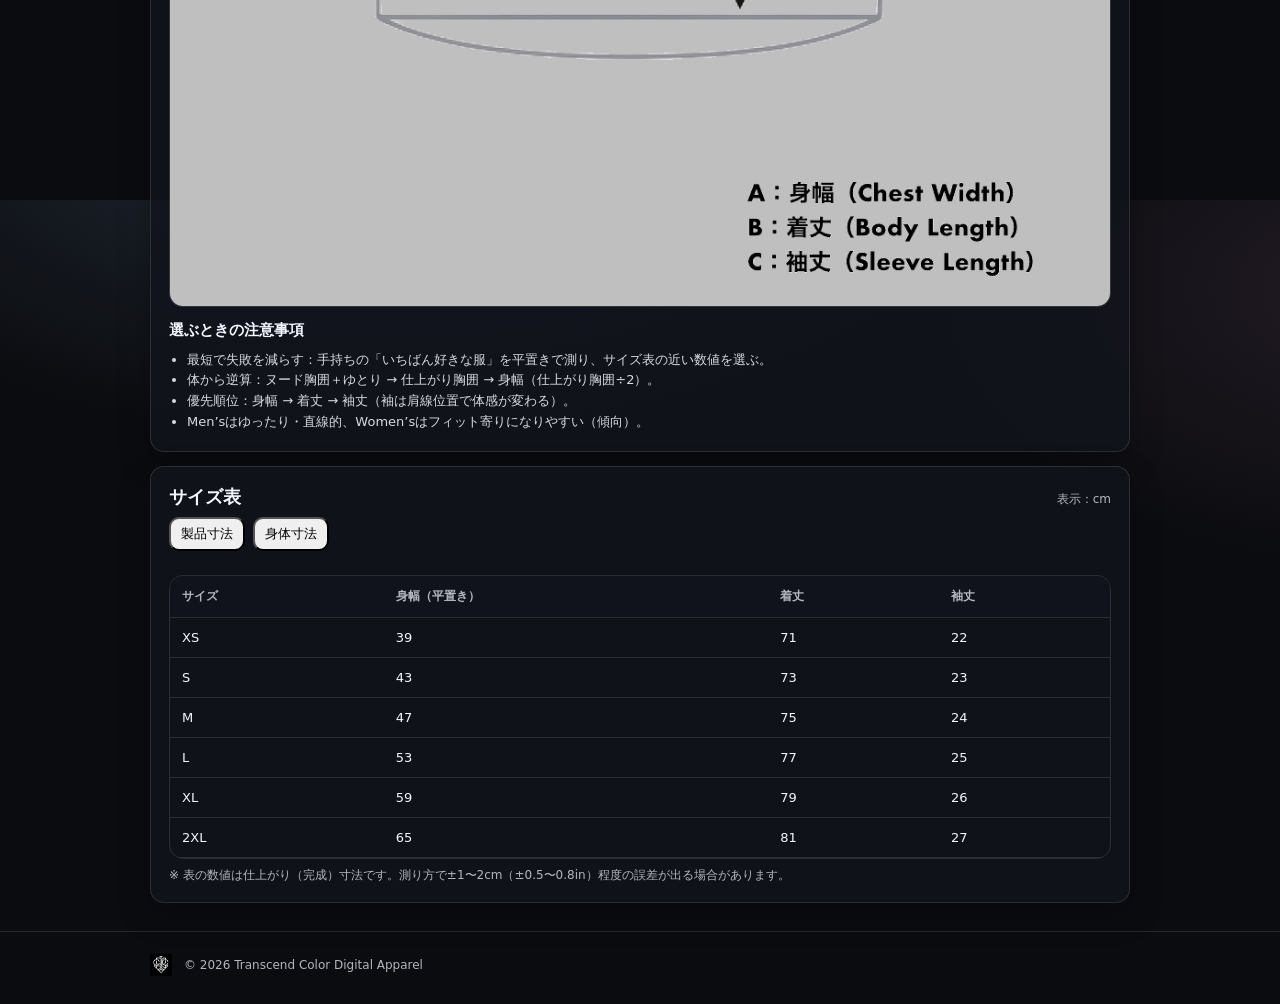
==== commit 3a03d597: "Add files via upload" ====
--- a/index.html
+++ b/index.html
@@ -15,6 +15,11 @@
 <button aria-selected="true" class="pill" id="btnLangJP" type="button">JP</button>
 <button aria-selected="false" class="pill" id="btnLangEN" type="button">EN</button>
 </div>
+  <!-- Unit toggle (independent from language) -->
+  <div aria-label="Unit" class="unitToggle" role="tablist">
+    <button aria-selected="true" class="pill" id="btnUnitCM" type="button">cm</button>
+    <button aria-selected="false" class="pill" id="btnUnitIN" type="button">inch</button>
+  </div>
 </header>
 <main class="wrap">
 <section class="card">
@@ -199,6 +204,8 @@
 </div>
 </footer>
 <!-- cache-busting: update the version when you deploy changes -->
-<script src="app.js?v=20251221_1"></script>
+    <!-- Load embedded CSV data first. This contains all data tables inlined into JavaScript so the app can run under file:// without fetch failures. -->
+    <script src="embedded_csv.js?v=20260110_1"></script>
+    <script src="app.js?v=20260110_1"></script>
 </body>
 </html>
--- a/styles.css
+++ b/styles.css
@@ -50,6 +50,13 @@
 }
 
 .langToggle{
+  display:flex;
+  gap:8px;
+  align-items:center;
+}
+
+/* Unit toggle shares the same styling as language toggle */
+.unitToggle{
   display:flex;
   gap:8px;
   align-items:center;
